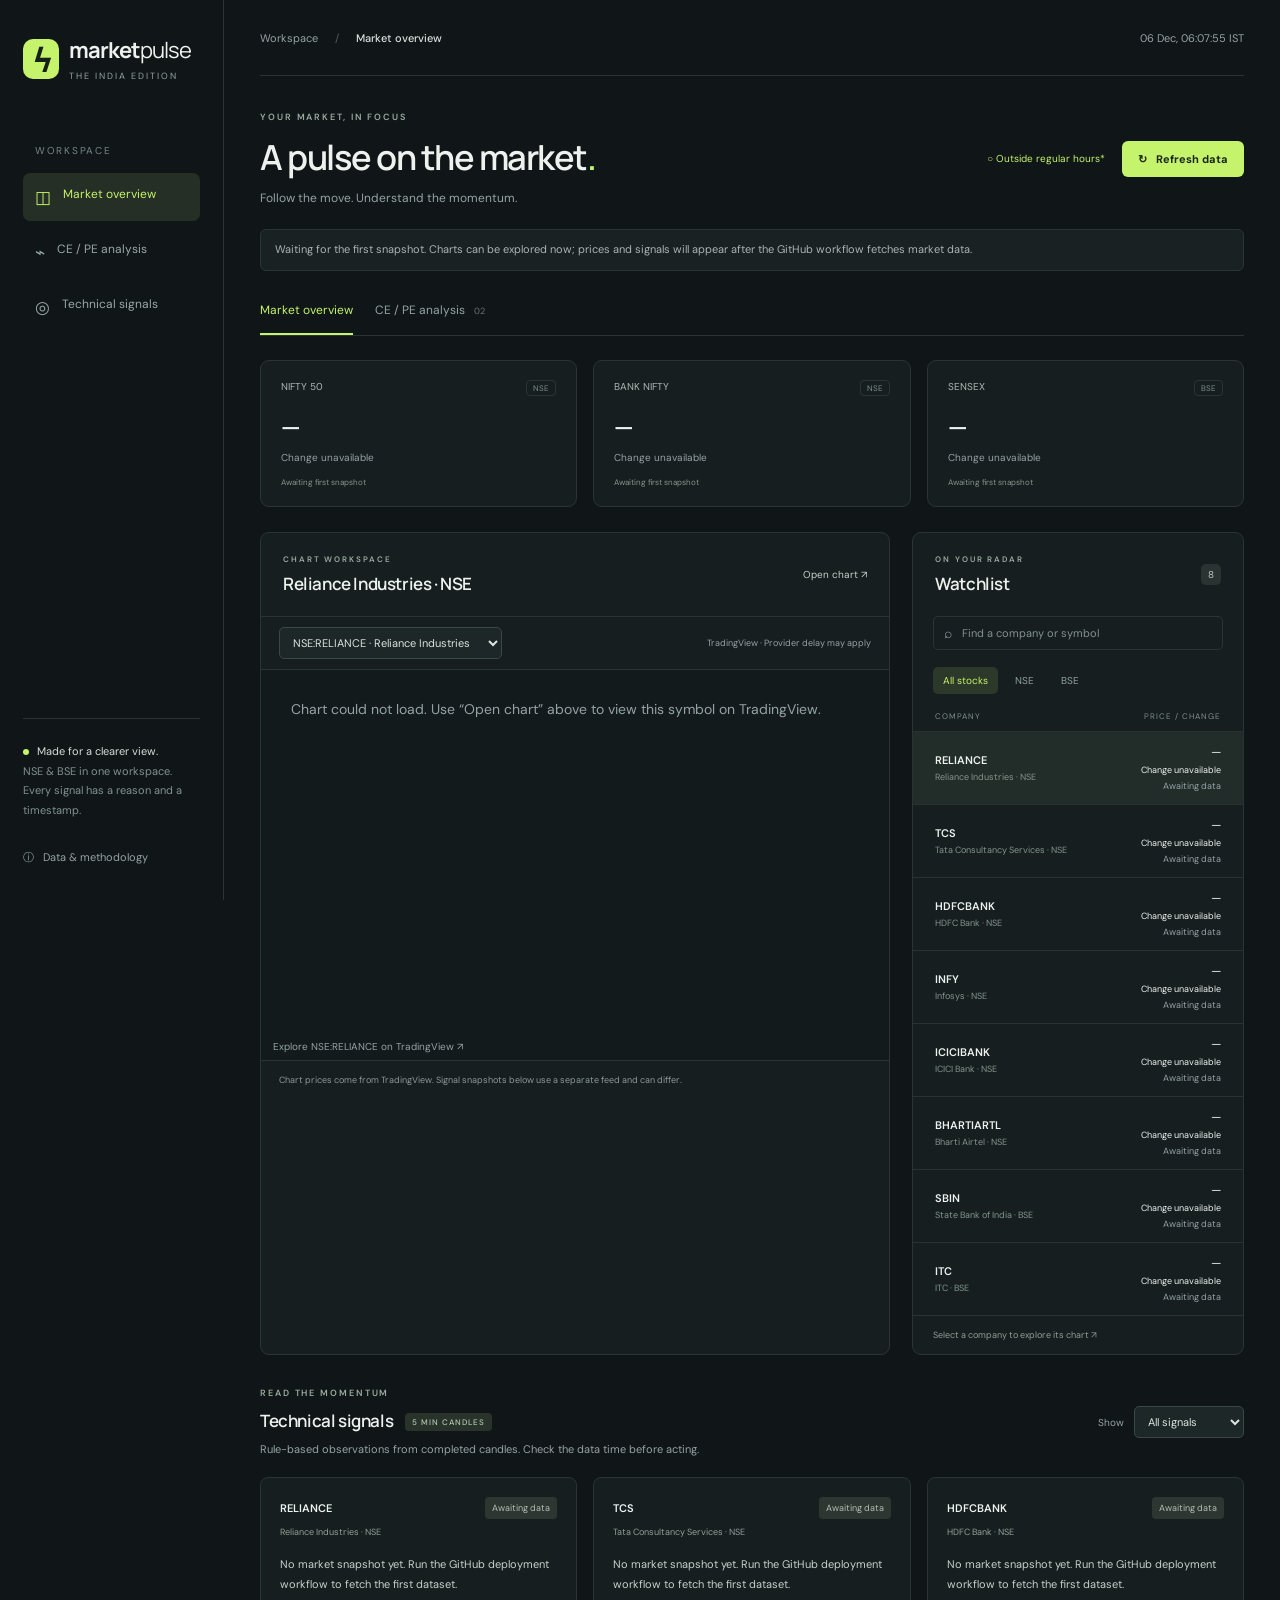
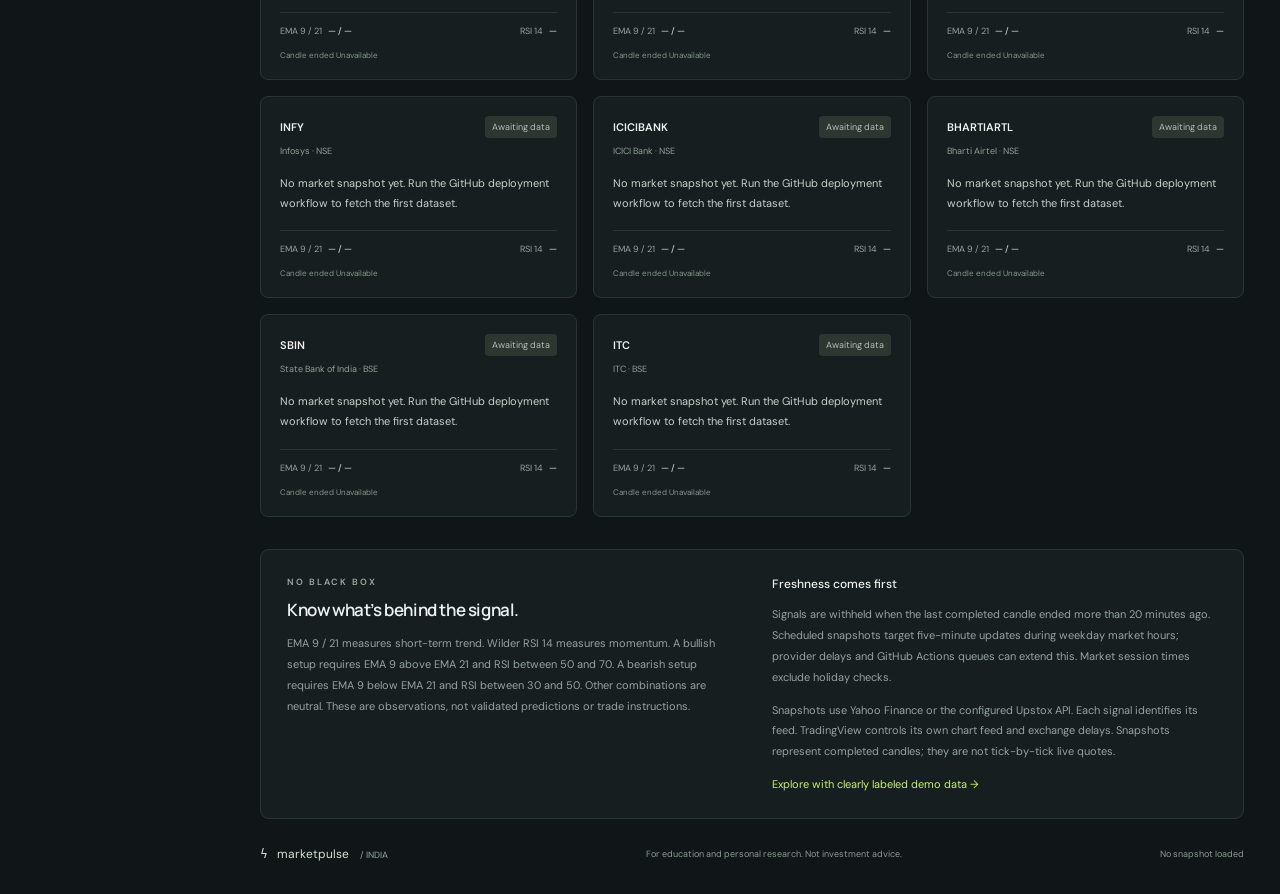
==== index.html @ 233171e7 "Add CE PE analysis tab with conditional entries targets and exit rules" ====
<!doctype html>
<html lang="en">
<head>
  <meta charset="utf-8"><meta name="viewport" content="width=device-width, initial-scale=1">
  <meta name="description" content="An Indian market workspace with NSE and BSE charts, timestamped technical indicators, and an exchange watchlist.">
  <meta name="theme-color" content="#101617"><title>Market Pulse · India</title>
  <link rel="icon" href="favicon.svg" type="image/svg+xml"><link rel="stylesheet" href="styles.css">
</head>
<body>
  <aside class="sidebar">
    <a class="brand" href="./"><span class="brand-icon">ϟ</span><span>market<span class="brand-light">pulse</span><small>THE INDIA EDITION</small></span></a>
    <div class="nav-label">WORKSPACE</div><a class="nav active" href="#overview" id="nav-overview"><span>◫</span> Market overview</a><a class="nav" href="#options" id="nav-options"><span>⌁</span> CE / PE analysis</a><a class="nav" href="#signals" id="nav-signals"><span>◎</span> Technical signals</a>
    <div class="sidebar-note"><span class="tiny-dot"></span> Made for a clearer view.<p>NSE & BSE in one workspace. Every signal has a reason and a timestamp.</p></div>
    <a class="method-link" href="#methodology">ⓘ &nbsp; Data & methodology</a>
  </aside>
  <main id="overview">
    <header class="topbar"><span>Workspace <span class="slash">/</span> <strong id="view-label">Market overview</strong></span><span id="clock"></span></header>
    <section class="page-heading"><div><div class="eyebrow">YOUR MARKET, IN FOCUS</div><h1>A pulse on the market<span>.</span></h1><p>Follow the move. Understand the momentum.</p></div><div class="heading-actions"><span class="market-session" id="session">India market</span><button id="refresh" class="button">↻ &nbsp; Refresh data</button></div></section>
    <div class="data-notice" id="data-notice" role="status">Loading market snapshots…</div>
    <div class="page-tabs" role="tablist" aria-label="Workspace views"><button id="tab-overview" role="tab" aria-controls="overview-panel" aria-selected="true">Market overview</button><button id="tab-options" role="tab" aria-controls="options-panel" aria-selected="false" tabindex="-1">CE / PE analysis <span>02</span></button></div>
    <div id="overview-panel" role="tabpanel" aria-labelledby="tab-overview">
    <div class="indices" id="indices"></div>
    <div class="workspace">
      <section class="panel chart-panel" id="chart"><div class="panel-heading"><div><div class="eyebrow">CHART WORKSPACE</div><h2 id="chart-title">Reliance Industries <span>NSE</span></h2></div><a id="external-chart" target="_blank" rel="noopener noreferrer" href="https://www.tradingview.com/chart/?symbol=NSE%3ARELIANCE">Open chart ↗</a></div><div class="chart-toolbar"><label class="sr-only" for="symbol-select">Chart symbol</label><select id="symbol-select"></select><span>TradingView · Provider delay may apply</span></div><div id="tradingview" class="tradingview"><div class="chart-loading">Connecting to TradingView…</div></div><div class="chart-caption">Chart prices come from TradingView. Signal snapshots below use a separate feed and can differ.</div></section>
      <section class="panel watchlist-panel"><div class="panel-heading"><div><div class="eyebrow">ON YOUR RADAR</div><h2>Watchlist</h2></div><span class="count" id="watch-count">8</span></div><label class="search"><span>⌕</span><input id="search" type="search" placeholder="Find a company or symbol" aria-label="Search watchlist"></label><div class="exchange-tabs" role="group" aria-label="Filter by exchange"><button data-exchange="ALL" class="selected" aria-pressed="true">All stocks</button><button data-exchange="NSE" aria-pressed="false">NSE</button><button data-exchange="BSE" aria-pressed="false">BSE</button></div><div class="watch-columns"><span>COMPANY</span><span>PRICE / CHANGE</span></div><div id="watchlist"></div><div class="watch-footer">Select a company to explore its chart ↗</div></section>
    </div>
    <section id="signals"><div class="section-heading"><div><div class="eyebrow">READ THE MOMENTUM</div><h2>Technical signals <span class="badge">5 MIN CANDLES</span></h2><p>Rule-based observations from completed candles. Check the data time before acting.</p></div><label class="filter-label">Show <select id="signal-filter"><option value="all">All signals</option><option value="Bullish">Bullish setup</option><option value="Bearish">Bearish setup</option><option value="Neutral">Neutral</option></select></label></div><div class="signal-grid" id="signal-grid"></div></section>
    </div>
    <section id="options-panel" role="tabpanel" aria-labelledby="tab-options" hidden><div id="options"><div class="section-heading"><div><div class="eyebrow">DIRECTION · CONFIRMATION · INVALIDATION</div><h2>CE / PE market analysis</h2><p>Conditional index-option scenarios with explicit buy, target, and exit criteria.</p></div><span class="badge">RESEARCH SCENARIOS</span></div><div class="data-notice">CE = call; PE = put. Index levels and option premiums use different units. Premium scenarios require option-chain quotes. These rules are unvalidated; options can lose the entire premium.</div><div id="options-summary" class="options-summary"></div><div id="options-grid" class="options-grid"></div><div class="panel options-method"><h2>How to use the setup</h2><p>Buy consideration requires EMA/RSI alignment and a new completed five-minute candle beyond the displayed trigger. CE uses a break above the last 20 closes; PE uses a break below. The index stop is the opposite extreme of the last five closes. Index targets are 1R and 2R from that trigger; they are scenarios, not forecasts.</p><p>For a quoted option, the ask is a planning reference, with a 20% premium stop and 20% / 40% premium targets. Recalculate from your actual fill. Nearest future expiry and nearest-to-spot strike are selected from the contract master; expiry-day contracts, missing depth, zero volume, and spreads above 5% are excluded.</p><p>Exit on the stop, underlying invalidation, or a completed candle losing EMA/RSI alignment—whichever comes first. Consider a partial exit at T1 and the remainder at T2. Time exit: 30 minutes after entry or 15:15 IST, whichever comes first. New scenarios are withheld before 09:30 and from 14:45 IST. Snapshot updates cannot monitor or execute these exits; use your broker's live prices. Stops can slip; costs and volatility changes affect the outcome.</p></div></div></section>
    <section class="methodology panel" id="methodology"><div><div class="eyebrow">NO BLACK BOX</div><h2>Know what’s behind the signal.</h2><p>EMA 9 / 21 measures short-term trend. Wilder RSI 14 measures momentum. A bullish setup requires EMA 9 above EMA 21 and RSI between 50 and 70. A bearish setup requires EMA 9 below EMA 21 and RSI between 30 and 50. Other combinations are neutral. These are observations, not validated predictions or trade instructions.</p></div><div><h3>Freshness comes first</h3><p>Signals are withheld when the last completed candle ended more than 20 minutes ago. Scheduled snapshots target five-minute updates during weekday market hours; provider delays and GitHub Actions queues can extend this. Market session times exclude holiday checks.</p><p>Snapshots use Yahoo Finance or the configured Upstox API. Each signal identifies its feed. TradingView controls its own chart feed and exchange delays. Snapshots represent completed candles; they are not tick-by-tick live quotes.</p><button class="text-button" id="demo-toggle">Explore with clearly labeled demo data →</button></div></section>
    <footer><span>ϟ &nbsp; marketpulse <span class="muted">/ INDIA</span></span><span>For education and personal research. Not investment advice.</span><span id="updated">No snapshot loaded</span></footer>
  </main><script type="module" src="app.js"></script>
</body>
</html>
---- styles.css ----
@import url('https://fonts.googleapis.com/css2?family=DM+Sans:wght@400;500;600;700&family=Manrope:wght@400;500;600;700;800&display=swap');
:root{color-scheme:dark;--bg:#101617;--panel:#171e20;--border:#2b3435;--text:#eef2ee;--muted:#95a2a4;--lime:#c5f36b;--green:#91d8ae;--red:#f19c92}*{box-sizing:border-box}html{scroll-behavior:smooth;scroll-padding-top:30px}body{margin:0;background:var(--bg);color:var(--text);font:14px 'DM Sans',sans-serif}a{color:inherit;text-decoration:none}button,input,select{font:inherit}button,select{cursor:pointer}button,a,input,select{outline-offset:5px}button:focus-visible,a:focus-visible,input:focus-visible,select:focus-visible{outline:2px solid var(--lime)}.sidebar{position:fixed;width:224px;inset:0 auto 0 0;border-right:1px solid var(--border);padding:35px 23px;display:flex;flex-direction:column}.brand{display:flex;gap:10px;align-items:center;font:700 22px Manrope,sans-serif;letter-spacing:-1px}.brand-icon{display:grid;place-items:center;background:var(--lime);color:#152118;border-radius:10px;font-size:31px;width:36px;height:40px}.brand-light{font-weight:400}.brand small{display:block;font:9px 'DM Sans',sans-serif;letter-spacing:2px;margin-top:5px;color:var(--muted)}.nav-label{font-size:10px;color:#778486;letter-spacing:1.7px;margin:62px 12px 16px}.nav{padding:13px 12px;display:flex;gap:12px;margin-bottom:7px;color:#9aa7a7;font-size:12px;border-radius:7px}.nav span{font-size:17px}.nav.active{background:#252f25;color:var(--lime)}.sidebar-note{margin-top:auto;border-top:1px solid var(--border);padding-top:23px;font-size:11px;color:#d3ddd7;line-height:1.8}.sidebar-note p{color:#829191;margin-bottom:29px}.tiny-dot{display:inline-block;background:var(--lime);width:6px;height:6px;border-radius:100%;margin-right:5px}.method-link{color:var(--muted);font-size:11px}main{margin-left:224px;padding:0 36px;max-width:1900px}.topbar{height:76px;display:flex;justify-content:space-between;align-items:center;border-bottom:1px solid var(--border);font-size:11px;color:var(--muted)}.topbar strong{font-weight:500;color:#d9dfdc}.slash{margin:0 14px;color:#52605d}.page-heading{display:flex;justify-content:space-between;align-items:center;margin:35px 0 23px;gap:20px}.eyebrow{font-size:9px;font-weight:600;letter-spacing:1.9px;color:#9aaa9f;margin-bottom:10px}h1,h2,h3,p{margin:0}h1{font:600 clamp(25px,2.7vw,39px) Manrope,sans-serif;letter-spacing:-1.5px}h1 span{color:var(--lime)}.page-heading p{color:var(--muted);font-size:12px;margin-top:10px}.heading-actions{display:flex;align-items:center;gap:17px}.market-session{font-size:10px;color:var(--lime);white-space:nowrap}.button{background:#c5f36b;color:#192519;padding:11px 16px;border:0;border-radius:6px;font-size:11px;font-weight:700;white-space:nowrap}.button:disabled{opacity:.5;cursor:wait}.data-notice{color:#a9b5b2;border:1px solid var(--border);background:#192122;padding:11px 14px;border-radius:6px;font-size:11px;line-height:1.6;margin-bottom:20px}.data-notice.demo{border-color:#c1a356;color:#f2dca6}.indices{display:grid;grid-template-columns:repeat(3,1fr);gap:16px;margin-bottom:25px}.index-card{border:1px solid var(--border);border-radius:9px;padding:19px 20px;background:var(--panel);position:relative;overflow:hidden}.index-top{display:flex;justify-content:space-between;color:#acb8b3;font-size:10px}.index-top span:last-child{font-size:8px;color:#7d8f89;border:1px solid var(--border);padding:2px 6px;border-radius:4px}.index-price{font:600 25px Manrope,sans-serif;letter-spacing:-.7px;margin-top:13px}.index-change{font-size:10px;margin-top:7px;color:var(--muted)}.positive{color:var(--green)}.negative{color:var(--red)}.index-card svg{position:absolute;right:18px;bottom:22px;width:85px;height:33px;opacity:.7}.workspace{display:grid;grid-template-columns:minmax(0,1.9fr) minmax(285px,1fr);gap:22px}.panel{border:1px solid var(--border);border-radius:9px;background:var(--panel);overflow:hidden}.panel-heading{display:flex;align-items:center;justify-content:space-between;padding:21px 22px;gap:12px}.panel-heading .eyebrow{font-size:8px;margin-bottom:8px}h2{font:600 17px Manrope,sans-serif;letter-spacing:-.4px}.panel-heading h2 span{color:var(--muted);font-size:10px;font-weight:400;margin-left:7px}.panel-heading a{color:#c5d1c9;font-size:10px;white-space:nowrap}.chart-toolbar{border-block:1px solid var(--border);padding:10px 18px;display:flex;justify-content:space-between;align-items:center;gap:8px}.chart-toolbar span{font-size:9px;color:var(--muted)}select{border:1px solid #3b4746;background:#1d2728;color:#dbe4dc;padding:7px 9px;border-radius:5px;font-size:11px;max-width:100%}.tradingview{height:390px;position:relative;background:#131a1b}.tradingview-widget-container{height:100%;width:100%}.tradingview-widget-container__widget{height:calc(100% - 25px);width:100%}.tradingview-widget-copyright{padding:5px 12px;font-size:10px;color:var(--muted)}.chart-loading{position:absolute;inset:0;display:grid;place-items:center;color:var(--muted);font-size:12px}.chart-caption{font-size:9px;color:#8c9a97;padding:12px 18px;border-top:1px solid var(--border);line-height:1.6}.count{font-size:10px;padding:4px 7px;border-radius:5px;background:#2a3332;color:#bcc9c3}.search{display:flex;gap:8px;align-items:center;margin:0 20px;border:1px solid var(--border);border-radius:5px;padding:7px 10px;color:var(--muted)}.search input{width:100%;background:none;color:var(--text);border:0;font-size:11px;min-width:0}.search input::placeholder{color:#82928d}.exchange-tabs{margin:17px 20px;display:flex;gap:7px}.exchange-tabs button{font-size:10px;color:#8f9f99;border:0;background:transparent;padding:7px 10px;border-radius:5px}.exchange-tabs button.selected{background:#2c3829;color:var(--lime)}.watch-columns{display:flex;justify-content:space-between;padding:0 22px 10px;font-size:8px;letter-spacing:1px;color:#7d8f88}.stock-row{display:flex;justify-content:space-between;align-items:center;width:100%;background:transparent;border:0;border-top:1px solid #293232;color:var(--text);padding:12px 22px;text-align:left;gap:10px}.stock-row:hover,.stock-row.current{background:#222d29}.stock-name{font-size:11px;font-weight:600;display:block}.stock-sub{font-size:9px;color:#82958a;margin-top:4px;display:block}.stock-price{text-align:right;font-size:12px}.stock-price small{display:block;font-size:9px;margin-top:4px}.watch-footer{padding:13px 20px;color:#8f9e93;font-size:9px;border-top:1px solid var(--border)}#signals{margin:32px 0}.section-heading{display:flex;align-items:center;justify-content:space-between;gap:14px;margin-bottom:19px}.section-heading p{color:var(--muted);font-size:11px;margin-top:9px;line-height:1.6}.badge{font:500 8px 'DM Sans',sans-serif;letter-spacing:1px;background:#29332b;color:#b4c9ae;padding:4px 7px;border-radius:4px;margin-left:9px;vertical-align:middle}.filter-label{font-size:10px;color:var(--muted);white-space:nowrap}.filter-label select{margin-left:7px}.signal-grid{display:grid;grid-template-columns:repeat(3,1fr);gap:16px}.signal-card{border:1px solid var(--border);border-radius:8px;background:var(--panel);padding:19px}.signal-top{display:flex;justify-content:space-between;align-items:center;gap:8px}.signal-symbol{font-size:11px;font-weight:600}.pill{font-size:9px;padding:5px 7px;border-radius:4px;background:#2e3632;color:#b2c0b9}.pill.Bullish{background:#203d30;color:var(--green)}.pill.Bearish{background:#412c2a;color:var(--red)}.signal-name{font-size:9px;color:#90a095;margin-top:7px}.signal-rule{font-size:11px;line-height:1.8;color:#c7d0c9;margin:17px 0}.indicator-pair{display:flex;justify-content:space-between;border-top:1px solid var(--border);padding-top:12px;font-size:9px;color:var(--muted)}.indicator-pair strong{color:#c4d0c5;font-weight:500}.signal-time{font-size:8px;color:#84958a;margin-top:13px}.empty{color:#9faea3;font-size:12px;line-height:1.9;padding:26px;grid-column:1/-1;border:1px dashed #3b4840;border-radius:8px}.methodology{display:grid;grid-template-columns:1fr 1fr;gap:40px;padding:26px}.methodology p{font-size:11px;color:var(--muted);line-height:1.9;margin-top:12px}.methodology h3{font-size:12px;font-weight:500}.text-button{background:none;border:0;color:var(--lime);padding:0;font-size:11px;margin-top:15px;text-align:left}footer{display:flex;align-items:center;justify-content:space-between;gap:16px;flex-wrap:wrap;color:#8b9c91;font-size:9px;padding:27px 0 32px}footer>span:first-child{color:#d3dfd3;font-size:12px}.muted{font-size:9px;color:var(--muted);margin-left:8px}.sr-only{position:absolute;width:1px;height:1px;padding:0;margin:-1px;overflow:hidden;clip:rect(0,0,0,0);white-space:nowrap;border:0}@media(min-width:1600px){main{padding:0 50px}.tradingview{height:460px}}@media(max-width:1150px){.sidebar{width:190px;padding:30px 16px}main{margin-left:190px;padding:0 24px}.heading-actions{flex-direction:column;gap:10px;align-items:flex-end}.workspace{grid-template-columns:minmax(0,1.5fr) minmax(265px,1fr)}.signal-grid{grid-template-columns:repeat(2,1fr)}.chart-toolbar{align-items:flex-start;flex-direction:column}.index-price{font-size:22px}.index-card svg{display:none}.brand{font-size:19px}}@media(max-width:850px){.sidebar{position:static;width:auto;border-right:0;border-bottom:1px solid var(--border);padding:18px 22px;flex-direction:row;align-items:center;gap:20px}.sidebar .brand{margin-right:auto}.sidebar .nav-label,.sidebar-note,.method-link{display:none}.nav{margin:0;padding:8px;font-size:11px}.nav span{display:none}main{margin-left:0;padding:0 22px}.topbar{height:55px}.workspace{grid-template-columns:1fr}.watchlist-panel{max-height:500px;overflow:auto}.methodology{gap:24px}.page-heading{margin-top:27px}}@media(max-width:560px){.sidebar{gap:7px;padding:16px}.nav{font-size:9px;padding:6px}.sidebar .nav:nth-of-type(3){display:none}.brand{font-size:17px}.brand-icon{height:32px;width:29px;font-size:27px}.brand small{font-size:7px}main{padding:0 15px}.topbar{font-size:9px}.topbar .slash{margin:0 6px}#clock{font-size:8px}.page-heading{align-items:flex-start;gap:10px}h1{font-size:25px}.page-heading p{font-size:10px}.eyebrow{font-size:8px}.heading-actions{gap:8px}.button{font-size:9px;padding:9px}.market-session{font-size:8px}.indices{gap:8px}.index-card{padding:13px 10px}.index-top{font-size:8px}.index-top span:last-child{display:none}.index-price{font-size:17px}.index-change{font-size:8px}.panel-heading{padding:18px 15px}.panel-heading h2{font-size:14px}.panel-heading a{font-size:9px}.tradingview{height:365px}.section-heading{align-items:flex-start;flex-direction:column}.signal-grid,.methodology{grid-template-columns:1fr}.methodology{padding:21px;gap:25px}footer{font-size:8px}.badge{font-size:7px}}
[hidden]{display:none!important}.page-tabs{display:flex;gap:22px;border-bottom:1px solid var(--border);margin-bottom:24px}.page-tabs button{border:0;border-bottom:2px solid transparent;background:none;color:var(--muted);padding:11px 0 15px;font-size:12px}.page-tabs button[aria-selected=true]{border-bottom-color:var(--lime);color:var(--lime)}.page-tabs button span{font-size:9px;opacity:.65;margin-left:6px}.options-grid{display:grid;grid-template-columns:repeat(3,minmax(0,1fr));gap:18px;margin-bottom:24px}.options-summary{padding:0 0 18px;font-size:11px;line-height:1.8;color:var(--lime)}.option-card{padding:22px;min-width:0}.option-caption{font-size:8px;letter-spacing:1px;color:var(--muted);line-height:1.8}.option-levels{display:grid;grid-template-columns:1fr 1fr;gap:16px 12px;padding:16px 0;border-block:1px solid var(--border);margin:12px 0}.option-levels dt{font-size:9px;color:var(--muted);margin-bottom:6px}.option-levels dd{font:600 18px Manrope,sans-serif;margin:0}.entry-rule,.premium-block p,.exit-rule{font-size:11px;line-height:1.9;color:#b3c0b6}.entry-rule{margin:17px 0}.premium-block{border:1px solid #34433a;padding:15px;border-radius:6px;background:#1c2821}.premium-block h3{font-size:12px;color:var(--lime);margin-bottom:10px}.premium-block p+p{margin-top:10px}.exit-rule{margin-top:18px}.exit-rule ul{padding-left:17px}.exit-rule p{font-size:9px;color:var(--muted)}.options-method{padding:24px;margin-bottom:28px}.options-method p{font-size:11px;color:var(--muted);line-height:1.9;margin-top:13px}@media(max-width:1200px){.options-grid{grid-template-columns:1fr}}@media(max-width:560px){.sidebar .nav:nth-of-type(3){display:block}.sidebar .nav:nth-of-type(4){display:none}.option-card{padding:18px}.page-tabs{gap:20px}.page-tabs button{font-size:11px}.options-method{padding:19px}}
.options-grid{align-items:start}
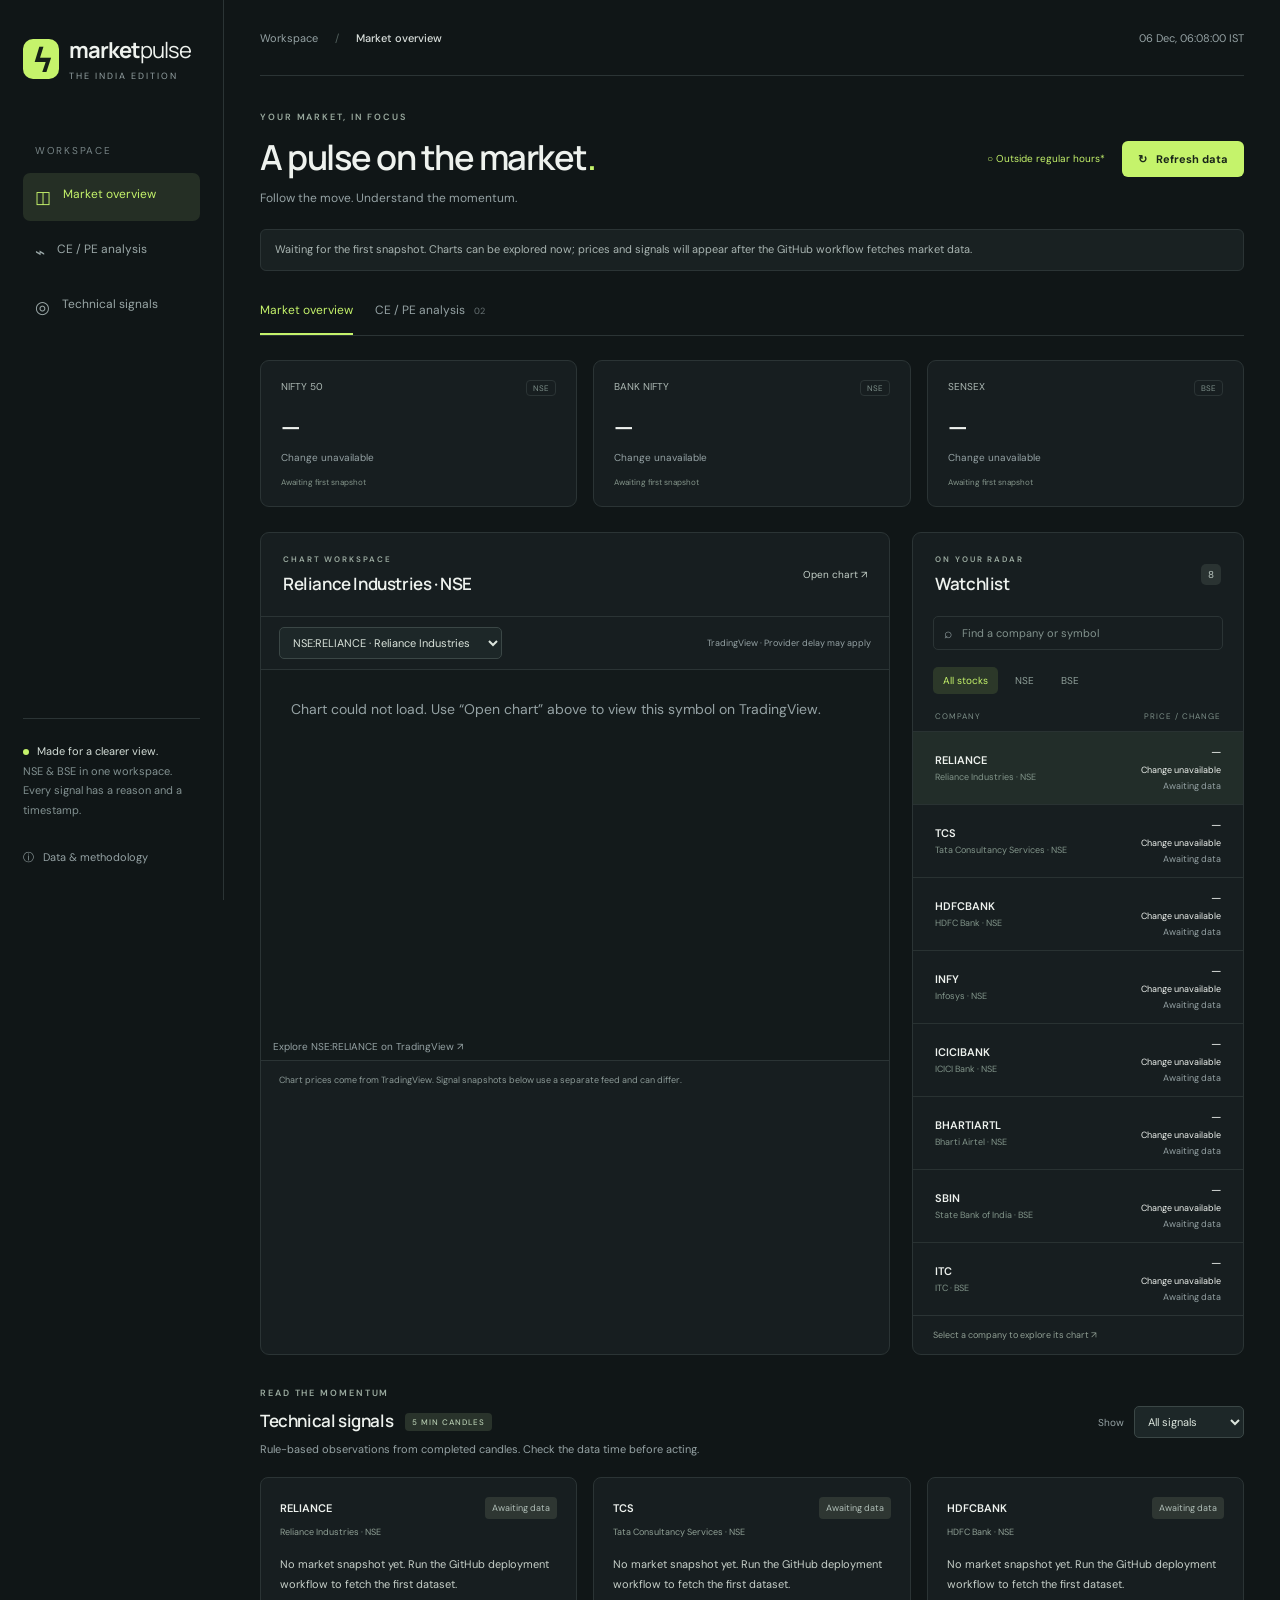
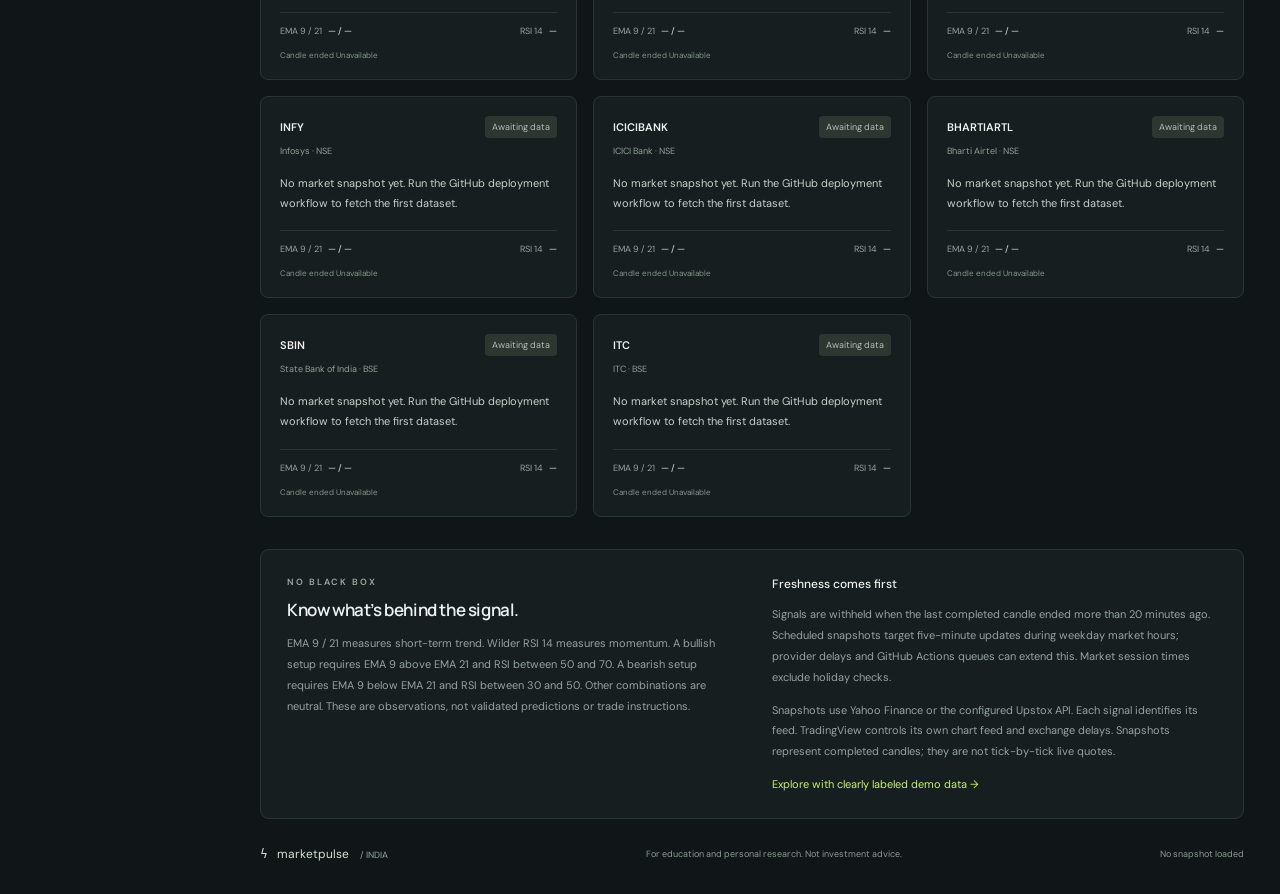
==== commit b50a156a: "Evaluate full strategy catalog with category confluence and ATR based option risk" ====
--- a/index.html
+++ b/index.html
@@ -26,7 +26,7 @@
     </div>
     <section id="signals"><div class="section-heading"><div><div class="eyebrow">READ THE MOMENTUM</div><h2>Technical signals <span class="badge">5 MIN CANDLES</span></h2><p>Rule-based observations from completed candles. Check the data time before acting.</p></div><label class="filter-label">Show <select id="signal-filter"><option value="all">All signals</option><option value="Bullish">Bullish setup</option><option value="Bearish">Bearish setup</option><option value="Neutral">Neutral</option></select></label></div><div class="signal-grid" id="signal-grid"></div></section>
     </div>
-    <section id="options-panel" role="tabpanel" aria-labelledby="tab-options" hidden><div id="options"><div class="section-heading"><div><div class="eyebrow">DIRECTION · CONFIRMATION · INVALIDATION</div><h2>CE / PE market analysis</h2><p>Conditional index-option scenarios with explicit buy, target, and exit criteria.</p></div><span class="badge">RESEARCH SCENARIOS</span></div><div class="data-notice">CE = call; PE = put. Index levels and option premiums use different units. Premium scenarios require option-chain quotes. These rules are unvalidated; options can lose the entire premium.</div><div id="options-summary" class="options-summary"></div><div id="options-grid" class="options-grid"></div><div class="panel options-method"><h2>How to use the setup</h2><p>Buy consideration requires EMA/RSI alignment and a new completed five-minute candle beyond the displayed trigger. CE uses a break above the last 20 closes; PE uses a break below. The index stop is the opposite extreme of the last five closes. Index targets are 1R and 2R from that trigger; they are scenarios, not forecasts.</p><p>For a quoted option, the ask is a planning reference, with a 20% premium stop and 20% / 40% premium targets. Recalculate from your actual fill. Nearest future expiry and nearest-to-spot strike are selected from the contract master; expiry-day contracts, missing depth, zero volume, and spreads above 5% are excluded.</p><p>Exit on the stop, underlying invalidation, or a completed candle losing EMA/RSI alignment—whichever comes first. Consider a partial exit at T1 and the remainder at T2. Time exit: 30 minutes after entry or 15:15 IST, whichever comes first. New scenarios are withheld before 09:30 and from 14:45 IST. Snapshot updates cannot monitor or execute these exits; use your broker's live prices. Stops can slip; costs and volatility changes affect the outcome.</p></div></div></section>
+    <section id="options-panel" role="tabpanel" aria-labelledby="tab-options" hidden><div id="options"><div class="section-heading"><div><div class="eyebrow">DIRECTION · CONFIRMATION · INVALIDATION</div><h2>CE / PE market analysis</h2><p>Strategy-based CE / PE recommendations with visible agreement, conflicts, and risk levels.</p></div><span class="badge">STRATEGY CONFLUENCE</span></div><div class="data-notice">CE = call; PE = put. Index levels and option premiums use different units. Premium scenarios require option-chain quotes. These rules are unvalidated; options can lose the entire premium.</div><div id="options-summary" class="options-summary"></div><div id="options-grid" class="options-grid"></div><div class="panel options-method"><h2>How recommendations are built</h2><p>The catalog evaluates market structure, price action, candlestick patterns, trend, momentum, volume, intraday, volatility, liquidity concepts, and options context. Expand each category to inspect its exact rule, values, and result. Confirmed pivots use two bars on each side; liquidity labels are price-pattern heuristics, not evidence of institutional orders.</p><p>Each directional category receives equal weight. A recommendation needs at least five available categories, at least four in one direction, at least 60% category agreement, and a lead of three categories over the opposite direction. Missing inputs are excluded and conflicting signals can produce NO TRADE. Agreement is not a probability of profit. Options Greeks and positioning are descriptive risk context, not directional votes.</p><p>Buy consideration requires a new completed five-minute close beyond the displayed 20-bar high/low trigger while confluence persists. The underlying stop uses the tighter of the last five closes and 1.5 ATR14. Targets are 1R and 2R. Premium stops use actual option-candle ATR14 and the five-bar swing low; no premium history means no premium targets. Recalculate using your broker's actual fill.</p><p>Exit on the stop, underlying invalidation, or confluence loss. Consider partial T1 and remainder T2. Time exit: 30 minutes from entry or 15:15 IST. New entries are withheld outside 09:30–14:45 IST, when underlying candles are over ten minutes old, or when option quotes fail freshness, spread, or depth checks.</p><p>This GitHub-hosted version publishes scheduled five-minute snapshots, not a continuous tick stream. Exits require live broker monitoring. No fills are tracked or orders placed. These strategy rules have not been backtested; options can lose the full premium.</p></div></div></section>
     <section class="methodology panel" id="methodology"><div><div class="eyebrow">NO BLACK BOX</div><h2>Know what’s behind the signal.</h2><p>EMA 9 / 21 measures short-term trend. Wilder RSI 14 measures momentum. A bullish setup requires EMA 9 above EMA 21 and RSI between 50 and 70. A bearish setup requires EMA 9 below EMA 21 and RSI between 30 and 50. Other combinations are neutral. These are observations, not validated predictions or trade instructions.</p></div><div><h3>Freshness comes first</h3><p>Signals are withheld when the last completed candle ended more than 20 minutes ago. Scheduled snapshots target five-minute updates during weekday market hours; provider delays and GitHub Actions queues can extend this. Market session times exclude holiday checks.</p><p>Snapshots use Yahoo Finance or the configured Upstox API. Each signal identifies its feed. TradingView controls its own chart feed and exchange delays. Snapshots represent completed candles; they are not tick-by-tick live quotes.</p><button class="text-button" id="demo-toggle">Explore with clearly labeled demo data →</button></div></section>
     <footer><span>ϟ &nbsp; marketpulse <span class="muted">/ INDIA</span></span><span>For education and personal research. Not investment advice.</span><span id="updated">No snapshot loaded</span></footer>
   </main><script type="module" src="app.js"></script>
--- a/styles.css
+++ b/styles.css
@@ -2,3 +2,4 @@
 :root{color-scheme:dark;--bg:#101617;--panel:#171e20;--border:#2b3435;--text:#eef2ee;--muted:#95a2a4;--lime:#c5f36b;--green:#91d8ae;--red:#f19c92}*{box-sizing:border-box}html{scroll-behavior:smooth;scroll-padding-top:30px}body{margin:0;background:var(--bg);color:var(--text);font:14px 'DM Sans',sans-serif}a{color:inherit;text-decoration:none}button,input,select{font:inherit}button,select{cursor:pointer}button,a,input,select{outline-offset:5px}button:focus-visible,a:focus-visible,input:focus-visible,select:focus-visible{outline:2px solid var(--lime)}.sidebar{position:fixed;width:224px;inset:0 auto 0 0;border-right:1px solid var(--border);padding:35px 23px;display:flex;flex-direction:column}.brand{display:flex;gap:10px;align-items:center;font:700 22px Manrope,sans-serif;letter-spacing:-1px}.brand-icon{display:grid;place-items:center;background:var(--lime);color:#152118;border-radius:10px;font-size:31px;width:36px;height:40px}.brand-light{font-weight:400}.brand small{display:block;font:9px 'DM Sans',sans-serif;letter-spacing:2px;margin-top:5px;color:var(--muted)}.nav-label{font-size:10px;color:#778486;letter-spacing:1.7px;margin:62px 12px 16px}.nav{padding:13px 12px;display:flex;gap:12px;margin-bottom:7px;color:#9aa7a7;font-size:12px;border-radius:7px}.nav span{font-size:17px}.nav.active{background:#252f25;color:var(--lime)}.sidebar-note{margin-top:auto;border-top:1px solid var(--border);padding-top:23px;font-size:11px;color:#d3ddd7;line-height:1.8}.sidebar-note p{color:#829191;margin-bottom:29px}.tiny-dot{display:inline-block;background:var(--lime);width:6px;height:6px;border-radius:100%;margin-right:5px}.method-link{color:var(--muted);font-size:11px}main{margin-left:224px;padding:0 36px;max-width:1900px}.topbar{height:76px;display:flex;justify-content:space-between;align-items:center;border-bottom:1px solid var(--border);font-size:11px;color:var(--muted)}.topbar strong{font-weight:500;color:#d9dfdc}.slash{margin:0 14px;color:#52605d}.page-heading{display:flex;justify-content:space-between;align-items:center;margin:35px 0 23px;gap:20px}.eyebrow{font-size:9px;font-weight:600;letter-spacing:1.9px;color:#9aaa9f;margin-bottom:10px}h1,h2,h3,p{margin:0}h1{font:600 clamp(25px,2.7vw,39px) Manrope,sans-serif;letter-spacing:-1.5px}h1 span{color:var(--lime)}.page-heading p{color:var(--muted);font-size:12px;margin-top:10px}.heading-actions{display:flex;align-items:center;gap:17px}.market-session{font-size:10px;color:var(--lime);white-space:nowrap}.button{background:#c5f36b;color:#192519;padding:11px 16px;border:0;border-radius:6px;font-size:11px;font-weight:700;white-space:nowrap}.button:disabled{opacity:.5;cursor:wait}.data-notice{color:#a9b5b2;border:1px solid var(--border);background:#192122;padding:11px 14px;border-radius:6px;font-size:11px;line-height:1.6;margin-bottom:20px}.data-notice.demo{border-color:#c1a356;color:#f2dca6}.indices{display:grid;grid-template-columns:repeat(3,1fr);gap:16px;margin-bottom:25px}.index-card{border:1px solid var(--border);border-radius:9px;padding:19px 20px;background:var(--panel);position:relative;overflow:hidden}.index-top{display:flex;justify-content:space-between;color:#acb8b3;font-size:10px}.index-top span:last-child{font-size:8px;color:#7d8f89;border:1px solid var(--border);padding:2px 6px;border-radius:4px}.index-price{font:600 25px Manrope,sans-serif;letter-spacing:-.7px;margin-top:13px}.index-change{font-size:10px;margin-top:7px;color:var(--muted)}.positive{color:var(--green)}.negative{color:var(--red)}.index-card svg{position:absolute;right:18px;bottom:22px;width:85px;height:33px;opacity:.7}.workspace{display:grid;grid-template-columns:minmax(0,1.9fr) minmax(285px,1fr);gap:22px}.panel{border:1px solid var(--border);border-radius:9px;background:var(--panel);overflow:hidden}.panel-heading{display:flex;align-items:center;justify-content:space-between;padding:21px 22px;gap:12px}.panel-heading .eyebrow{font-size:8px;margin-bottom:8px}h2{font:600 17px Manrope,sans-serif;letter-spacing:-.4px}.panel-heading h2 span{color:var(--muted);font-size:10px;font-weight:400;margin-left:7px}.panel-heading a{color:#c5d1c9;font-size:10px;white-space:nowrap}.chart-toolbar{border-block:1px solid var(--border);padding:10px 18px;display:flex;justify-content:space-between;align-items:center;gap:8px}.chart-toolbar span{font-size:9px;color:var(--muted)}select{border:1px solid #3b4746;background:#1d2728;color:#dbe4dc;padding:7px 9px;border-radius:5px;font-size:11px;max-width:100%}.tradingview{height:390px;position:relative;background:#131a1b}.tradingview-widget-container{height:100%;width:100%}.tradingview-widget-container__widget{height:calc(100% - 25px);width:100%}.tradingview-widget-copyright{padding:5px 12px;font-size:10px;color:var(--muted)}.chart-loading{position:absolute;inset:0;display:grid;place-items:center;color:var(--muted);font-size:12px}.chart-caption{font-size:9px;color:#8c9a97;padding:12px 18px;border-top:1px solid var(--border);line-height:1.6}.count{font-size:10px;padding:4px 7px;border-radius:5px;background:#2a3332;color:#bcc9c3}.search{display:flex;gap:8px;align-items:center;margin:0 20px;border:1px solid var(--border);border-radius:5px;padding:7px 10px;color:var(--muted)}.search input{width:100%;background:none;color:var(--text);border:0;font-size:11px;min-width:0}.search input::placeholder{color:#82928d}.exchange-tabs{margin:17px 20px;display:flex;gap:7px}.exchange-tabs button{font-size:10px;color:#8f9f99;border:0;background:transparent;padding:7px 10px;border-radius:5px}.exchange-tabs button.selected{background:#2c3829;color:var(--lime)}.watch-columns{display:flex;justify-content:space-between;padding:0 22px 10px;font-size:8px;letter-spacing:1px;color:#7d8f88}.stock-row{display:flex;justify-content:space-between;align-items:center;width:100%;background:transparent;border:0;border-top:1px solid #293232;color:var(--text);padding:12px 22px;text-align:left;gap:10px}.stock-row:hover,.stock-row.current{background:#222d29}.stock-name{font-size:11px;font-weight:600;display:block}.stock-sub{font-size:9px;color:#82958a;margin-top:4px;display:block}.stock-price{text-align:right;font-size:12px}.stock-price small{display:block;font-size:9px;margin-top:4px}.watch-footer{padding:13px 20px;color:#8f9e93;font-size:9px;border-top:1px solid var(--border)}#signals{margin:32px 0}.section-heading{display:flex;align-items:center;justify-content:space-between;gap:14px;margin-bottom:19px}.section-heading p{color:var(--muted);font-size:11px;margin-top:9px;line-height:1.6}.badge{font:500 8px 'DM Sans',sans-serif;letter-spacing:1px;background:#29332b;color:#b4c9ae;padding:4px 7px;border-radius:4px;margin-left:9px;vertical-align:middle}.filter-label{font-size:10px;color:var(--muted);white-space:nowrap}.filter-label select{margin-left:7px}.signal-grid{display:grid;grid-template-columns:repeat(3,1fr);gap:16px}.signal-card{border:1px solid var(--border);border-radius:8px;background:var(--panel);padding:19px}.signal-top{display:flex;justify-content:space-between;align-items:center;gap:8px}.signal-symbol{font-size:11px;font-weight:600}.pill{font-size:9px;padding:5px 7px;border-radius:4px;background:#2e3632;color:#b2c0b9}.pill.Bullish{background:#203d30;color:var(--green)}.pill.Bearish{background:#412c2a;color:var(--red)}.signal-name{font-size:9px;color:#90a095;margin-top:7px}.signal-rule{font-size:11px;line-height:1.8;color:#c7d0c9;margin:17px 0}.indicator-pair{display:flex;justify-content:space-between;border-top:1px solid var(--border);padding-top:12px;font-size:9px;color:var(--muted)}.indicator-pair strong{color:#c4d0c5;font-weight:500}.signal-time{font-size:8px;color:#84958a;margin-top:13px}.empty{color:#9faea3;font-size:12px;line-height:1.9;padding:26px;grid-column:1/-1;border:1px dashed #3b4840;border-radius:8px}.methodology{display:grid;grid-template-columns:1fr 1fr;gap:40px;padding:26px}.methodology p{font-size:11px;color:var(--muted);line-height:1.9;margin-top:12px}.methodology h3{font-size:12px;font-weight:500}.text-button{background:none;border:0;color:var(--lime);padding:0;font-size:11px;margin-top:15px;text-align:left}footer{display:flex;align-items:center;justify-content:space-between;gap:16px;flex-wrap:wrap;color:#8b9c91;font-size:9px;padding:27px 0 32px}footer>span:first-child{color:#d3dfd3;font-size:12px}.muted{font-size:9px;color:var(--muted);margin-left:8px}.sr-only{position:absolute;width:1px;height:1px;padding:0;margin:-1px;overflow:hidden;clip:rect(0,0,0,0);white-space:nowrap;border:0}@media(min-width:1600px){main{padding:0 50px}.tradingview{height:460px}}@media(max-width:1150px){.sidebar{width:190px;padding:30px 16px}main{margin-left:190px;padding:0 24px}.heading-actions{flex-direction:column;gap:10px;align-items:flex-end}.workspace{grid-template-columns:minmax(0,1.5fr) minmax(265px,1fr)}.signal-grid{grid-template-columns:repeat(2,1fr)}.chart-toolbar{align-items:flex-start;flex-direction:column}.index-price{font-size:22px}.index-card svg{display:none}.brand{font-size:19px}}@media(max-width:850px){.sidebar{position:static;width:auto;border-right:0;border-bottom:1px solid var(--border);padding:18px 22px;flex-direction:row;align-items:center;gap:20px}.sidebar .brand{margin-right:auto}.sidebar .nav-label,.sidebar-note,.method-link{display:none}.nav{margin:0;padding:8px;font-size:11px}.nav span{display:none}main{margin-left:0;padding:0 22px}.topbar{height:55px}.workspace{grid-template-columns:1fr}.watchlist-panel{max-height:500px;overflow:auto}.methodology{gap:24px}.page-heading{margin-top:27px}}@media(max-width:560px){.sidebar{gap:7px;padding:16px}.nav{font-size:9px;padding:6px}.sidebar .nav:nth-of-type(3){display:none}.brand{font-size:17px}.brand-icon{height:32px;width:29px;font-size:27px}.brand small{font-size:7px}main{padding:0 15px}.topbar{font-size:9px}.topbar .slash{margin:0 6px}#clock{font-size:8px}.page-heading{align-items:flex-start;gap:10px}h1{font-size:25px}.page-heading p{font-size:10px}.eyebrow{font-size:8px}.heading-actions{gap:8px}.button{font-size:9px;padding:9px}.market-session{font-size:8px}.indices{gap:8px}.index-card{padding:13px 10px}.index-top{font-size:8px}.index-top span:last-child{display:none}.index-price{font-size:17px}.index-change{font-size:8px}.panel-heading{padding:18px 15px}.panel-heading h2{font-size:14px}.panel-heading a{font-size:9px}.tradingview{height:365px}.section-heading{align-items:flex-start;flex-direction:column}.signal-grid,.methodology{grid-template-columns:1fr}.methodology{padding:21px;gap:25px}footer{font-size:8px}.badge{font-size:7px}}
 [hidden]{display:none!important}.page-tabs{display:flex;gap:22px;border-bottom:1px solid var(--border);margin-bottom:24px}.page-tabs button{border:0;border-bottom:2px solid transparent;background:none;color:var(--muted);padding:11px 0 15px;font-size:12px}.page-tabs button[aria-selected=true]{border-bottom-color:var(--lime);color:var(--lime)}.page-tabs button span{font-size:9px;opacity:.65;margin-left:6px}.options-grid{display:grid;grid-template-columns:repeat(3,minmax(0,1fr));gap:18px;margin-bottom:24px}.options-summary{padding:0 0 18px;font-size:11px;line-height:1.8;color:var(--lime)}.option-card{padding:22px;min-width:0}.option-caption{font-size:8px;letter-spacing:1px;color:var(--muted);line-height:1.8}.option-levels{display:grid;grid-template-columns:1fr 1fr;gap:16px 12px;padding:16px 0;border-block:1px solid var(--border);margin:12px 0}.option-levels dt{font-size:9px;color:var(--muted);margin-bottom:6px}.option-levels dd{font:600 18px Manrope,sans-serif;margin:0}.entry-rule,.premium-block p,.exit-rule{font-size:11px;line-height:1.9;color:#b3c0b6}.entry-rule{margin:17px 0}.premium-block{border:1px solid #34433a;padding:15px;border-radius:6px;background:#1c2821}.premium-block h3{font-size:12px;color:var(--lime);margin-bottom:10px}.premium-block p+p{margin-top:10px}.exit-rule{margin-top:18px}.exit-rule ul{padding-left:17px}.exit-rule p{font-size:9px;color:var(--muted)}.options-method{padding:24px;margin-bottom:28px}.options-method p{font-size:11px;color:var(--muted);line-height:1.9;margin-top:13px}@media(max-width:1200px){.options-grid{grid-template-columns:1fr}}@media(max-width:560px){.sidebar .nav:nth-of-type(3){display:block}.sidebar .nav:nth-of-type(4){display:none}.option-card{padding:18px}.page-tabs{gap:20px}.page-tabs button{font-size:11px}.options-method{padding:19px}}
 .options-grid{align-items:start}
+.strategy-catalog{margin:16px 0 22px}.strategy-catalog details{border-bottom:1px solid var(--border);padding:11px 0}.strategy-catalog summary{cursor:pointer;font-size:11px;color:#d0decc}.strategy-catalog summary>span{float:right;font-size:9px;color:var(--muted)}.strategy-row{padding:12px 0;border-top:1px solid #27332c;margin-top:10px}.strategy-row>div{display:flex;justify-content:space-between;gap:8px;font-size:10px}.strategy-row p,.strategy-note{font-size:10px;color:var(--muted);line-height:1.8;margin-top:7px}.strategy-values{color:#b5cba4!important;overflow-wrap:anywhere}.confluence-score{background:#223020;padding:13px;border:1px solid #40543a;border-radius:5px}.confluence-score strong,.confluence-score span,.confluence-score small{display:block}.confluence-score strong{font-size:12px;color:var(--lime)}.confluence-score span{font-size:10px;margin-top:7px}.confluence-score small{font-size:9px;color:var(--muted);line-height:1.8;margin-top:7px}
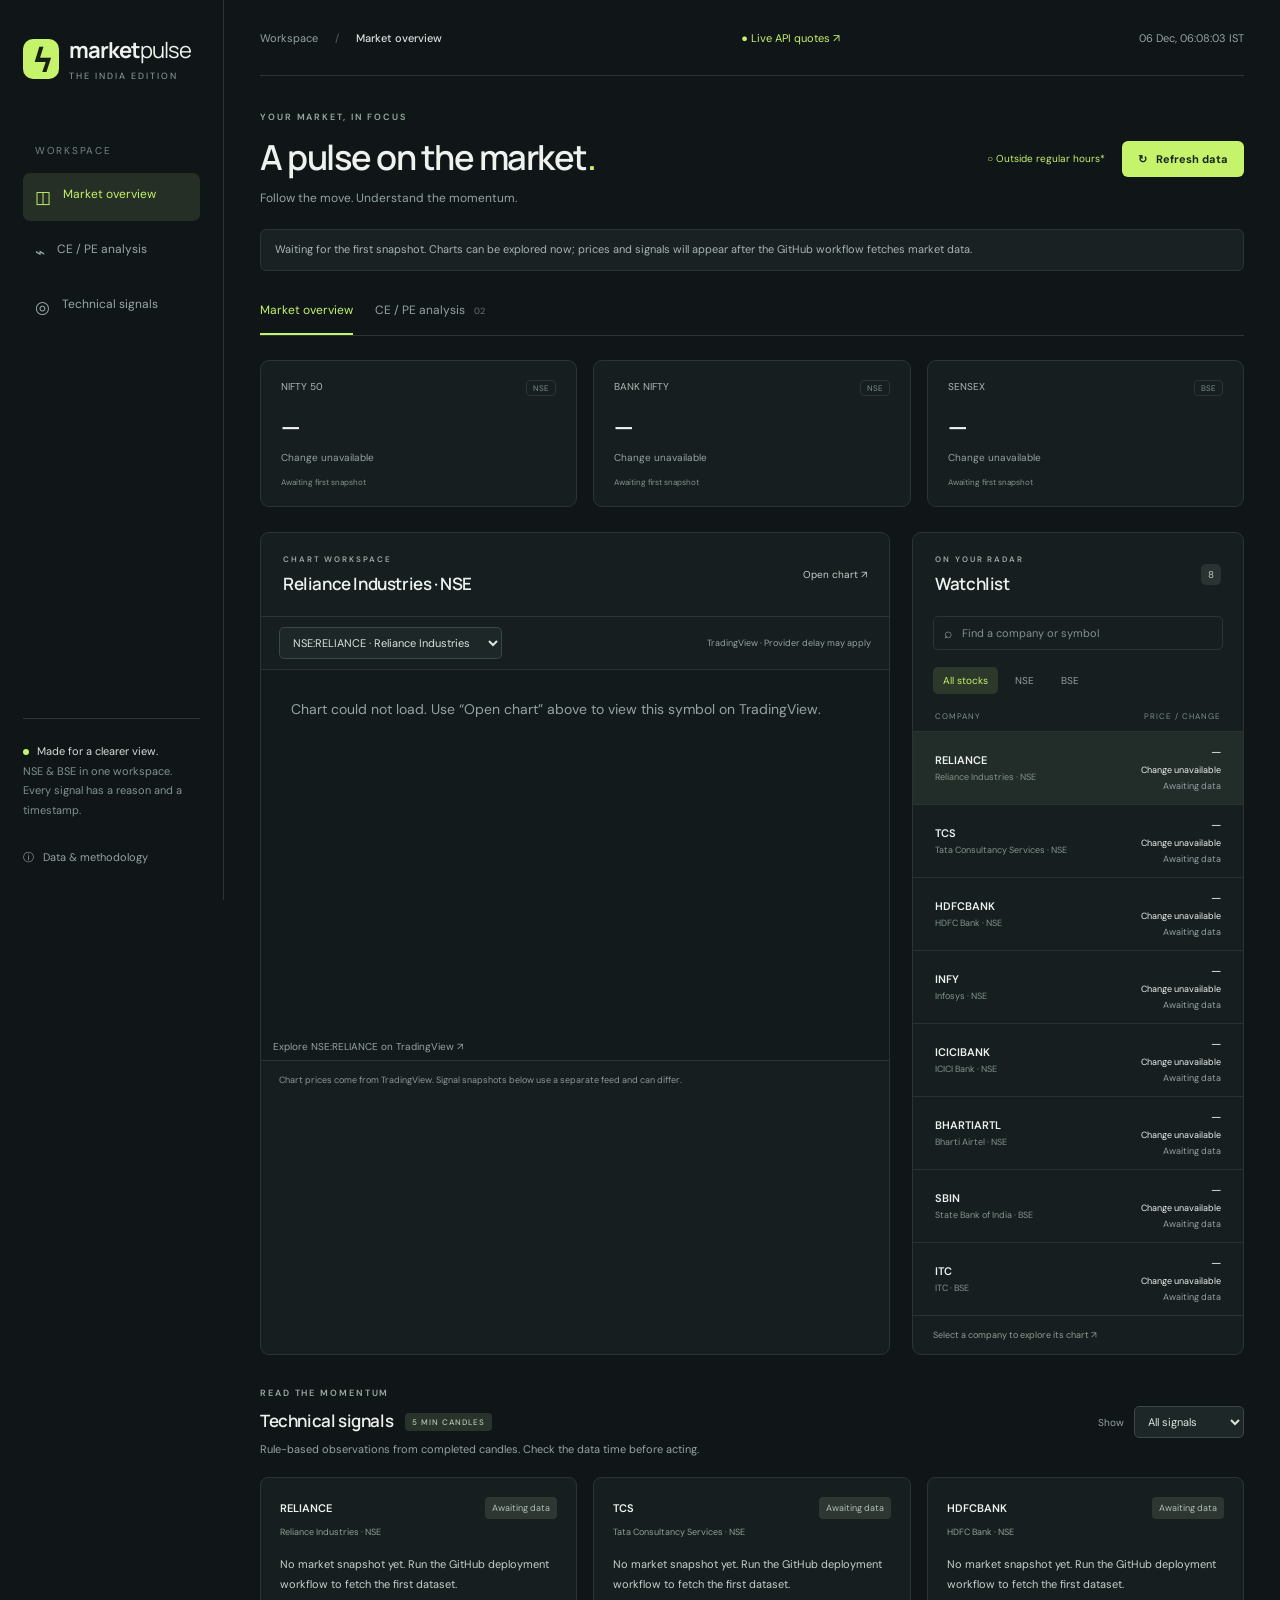
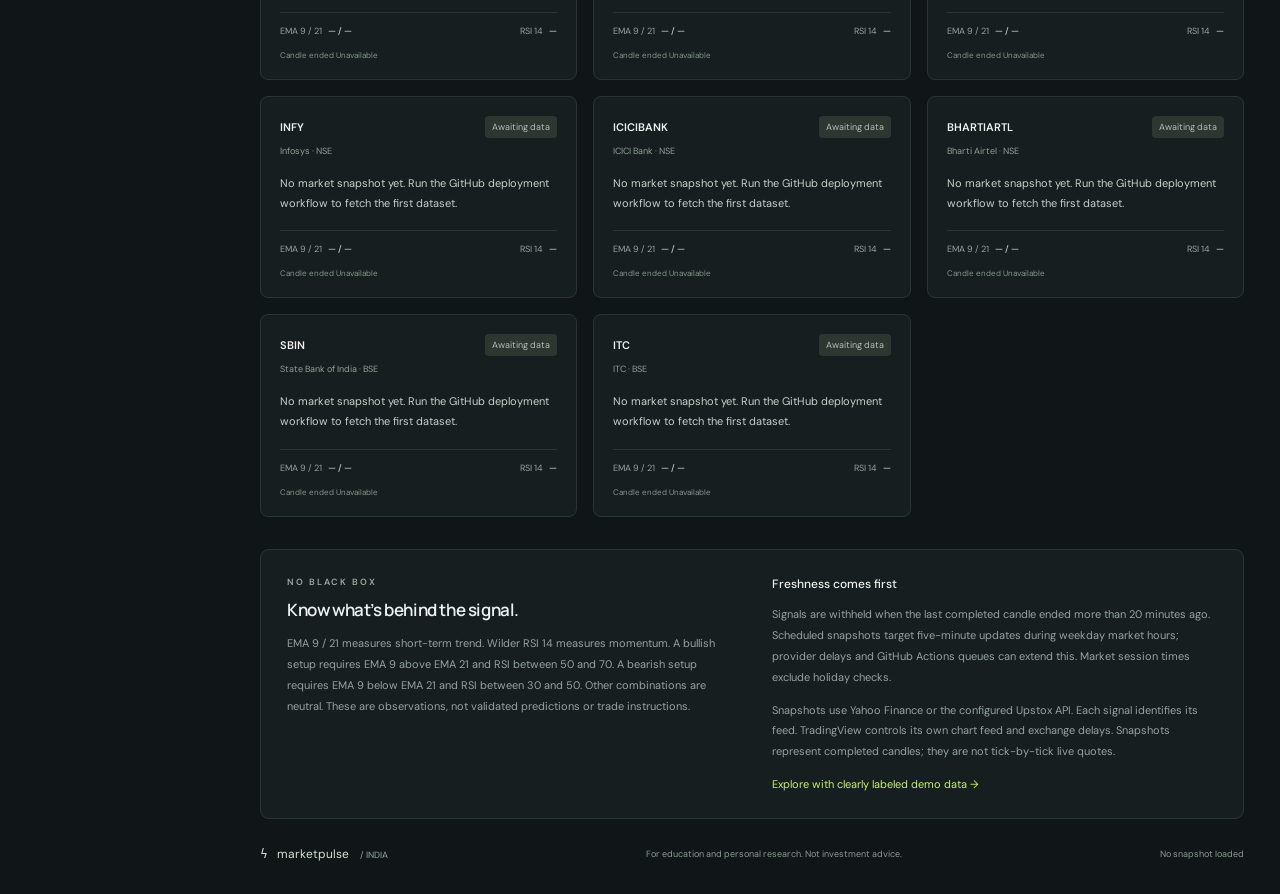
==== commit 53743ca5: "Add private session Upstox live quotes viewer for GitHub Pages" ====
--- a/index.html
+++ b/index.html
@@ -14,7 +14,7 @@
     <a class="method-link" href="#methodology">ⓘ &nbsp; Data & methodology</a>
   </aside>
   <main id="overview">
-    <header class="topbar"><span>Workspace <span class="slash">/</span> <strong id="view-label">Market overview</strong></span><span id="clock"></span></header>
+    <header class="topbar"><span>Workspace <span class="slash">/</span> <strong id="view-label">Market overview</strong></span><a class="live-link" href="live.html" target="_blank" rel="noopener noreferrer">● Live API quotes ↗</a><span id="clock"></span></header>
     <section class="page-heading"><div><div class="eyebrow">YOUR MARKET, IN FOCUS</div><h1>A pulse on the market<span>.</span></h1><p>Follow the move. Understand the momentum.</p></div><div class="heading-actions"><span class="market-session" id="session">India market</span><button id="refresh" class="button">↻ &nbsp; Refresh data</button></div></section>
     <div class="data-notice" id="data-notice" role="status">Loading market snapshots…</div>
     <div class="page-tabs" role="tablist" aria-label="Workspace views"><button id="tab-overview" role="tab" aria-controls="overview-panel" aria-selected="true">Market overview</button><button id="tab-options" role="tab" aria-controls="options-panel" aria-selected="false" tabindex="-1">CE / PE analysis <span>02</span></button></div>
--- a/styles.css
+++ b/styles.css
@@ -3,3 +3,4 @@
 [hidden]{display:none!important}.page-tabs{display:flex;gap:22px;border-bottom:1px solid var(--border);margin-bottom:24px}.page-tabs button{border:0;border-bottom:2px solid transparent;background:none;color:var(--muted);padding:11px 0 15px;font-size:12px}.page-tabs button[aria-selected=true]{border-bottom-color:var(--lime);color:var(--lime)}.page-tabs button span{font-size:9px;opacity:.65;margin-left:6px}.options-grid{display:grid;grid-template-columns:repeat(3,minmax(0,1fr));gap:18px;margin-bottom:24px}.options-summary{padding:0 0 18px;font-size:11px;line-height:1.8;color:var(--lime)}.option-card{padding:22px;min-width:0}.option-caption{font-size:8px;letter-spacing:1px;color:var(--muted);line-height:1.8}.option-levels{display:grid;grid-template-columns:1fr 1fr;gap:16px 12px;padding:16px 0;border-block:1px solid var(--border);margin:12px 0}.option-levels dt{font-size:9px;color:var(--muted);margin-bottom:6px}.option-levels dd{font:600 18px Manrope,sans-serif;margin:0}.entry-rule,.premium-block p,.exit-rule{font-size:11px;line-height:1.9;color:#b3c0b6}.entry-rule{margin:17px 0}.premium-block{border:1px solid #34433a;padding:15px;border-radius:6px;background:#1c2821}.premium-block h3{font-size:12px;color:var(--lime);margin-bottom:10px}.premium-block p+p{margin-top:10px}.exit-rule{margin-top:18px}.exit-rule ul{padding-left:17px}.exit-rule p{font-size:9px;color:var(--muted)}.options-method{padding:24px;margin-bottom:28px}.options-method p{font-size:11px;color:var(--muted);line-height:1.9;margin-top:13px}@media(max-width:1200px){.options-grid{grid-template-columns:1fr}}@media(max-width:560px){.sidebar .nav:nth-of-type(3){display:block}.sidebar .nav:nth-of-type(4){display:none}.option-card{padding:18px}.page-tabs{gap:20px}.page-tabs button{font-size:11px}.options-method{padding:19px}}
 .options-grid{align-items:start}
 .strategy-catalog{margin:16px 0 22px}.strategy-catalog details{border-bottom:1px solid var(--border);padding:11px 0}.strategy-catalog summary{cursor:pointer;font-size:11px;color:#d0decc}.strategy-catalog summary>span{float:right;font-size:9px;color:var(--muted)}.strategy-row{padding:12px 0;border-top:1px solid #27332c;margin-top:10px}.strategy-row>div{display:flex;justify-content:space-between;gap:8px;font-size:10px}.strategy-row p,.strategy-note{font-size:10px;color:var(--muted);line-height:1.8;margin-top:7px}.strategy-values{color:#b5cba4!important;overflow-wrap:anywhere}.confluence-score{background:#223020;padding:13px;border:1px solid #40543a;border-radius:5px}.confluence-score strong,.confluence-score span,.confluence-score small{display:block}.confluence-score strong{font-size:12px;color:var(--lime)}.confluence-score span{font-size:10px;margin-top:7px}.confluence-score small{font-size:9px;color:var(--muted);line-height:1.8;margin-top:7px}
+.live-link{color:var(--lime);font-size:11px;white-space:nowrap}@media(max-width:560px){.live-link{font-size:9px}.topbar{gap:8px}.topbar>span:first-child{display:none}}
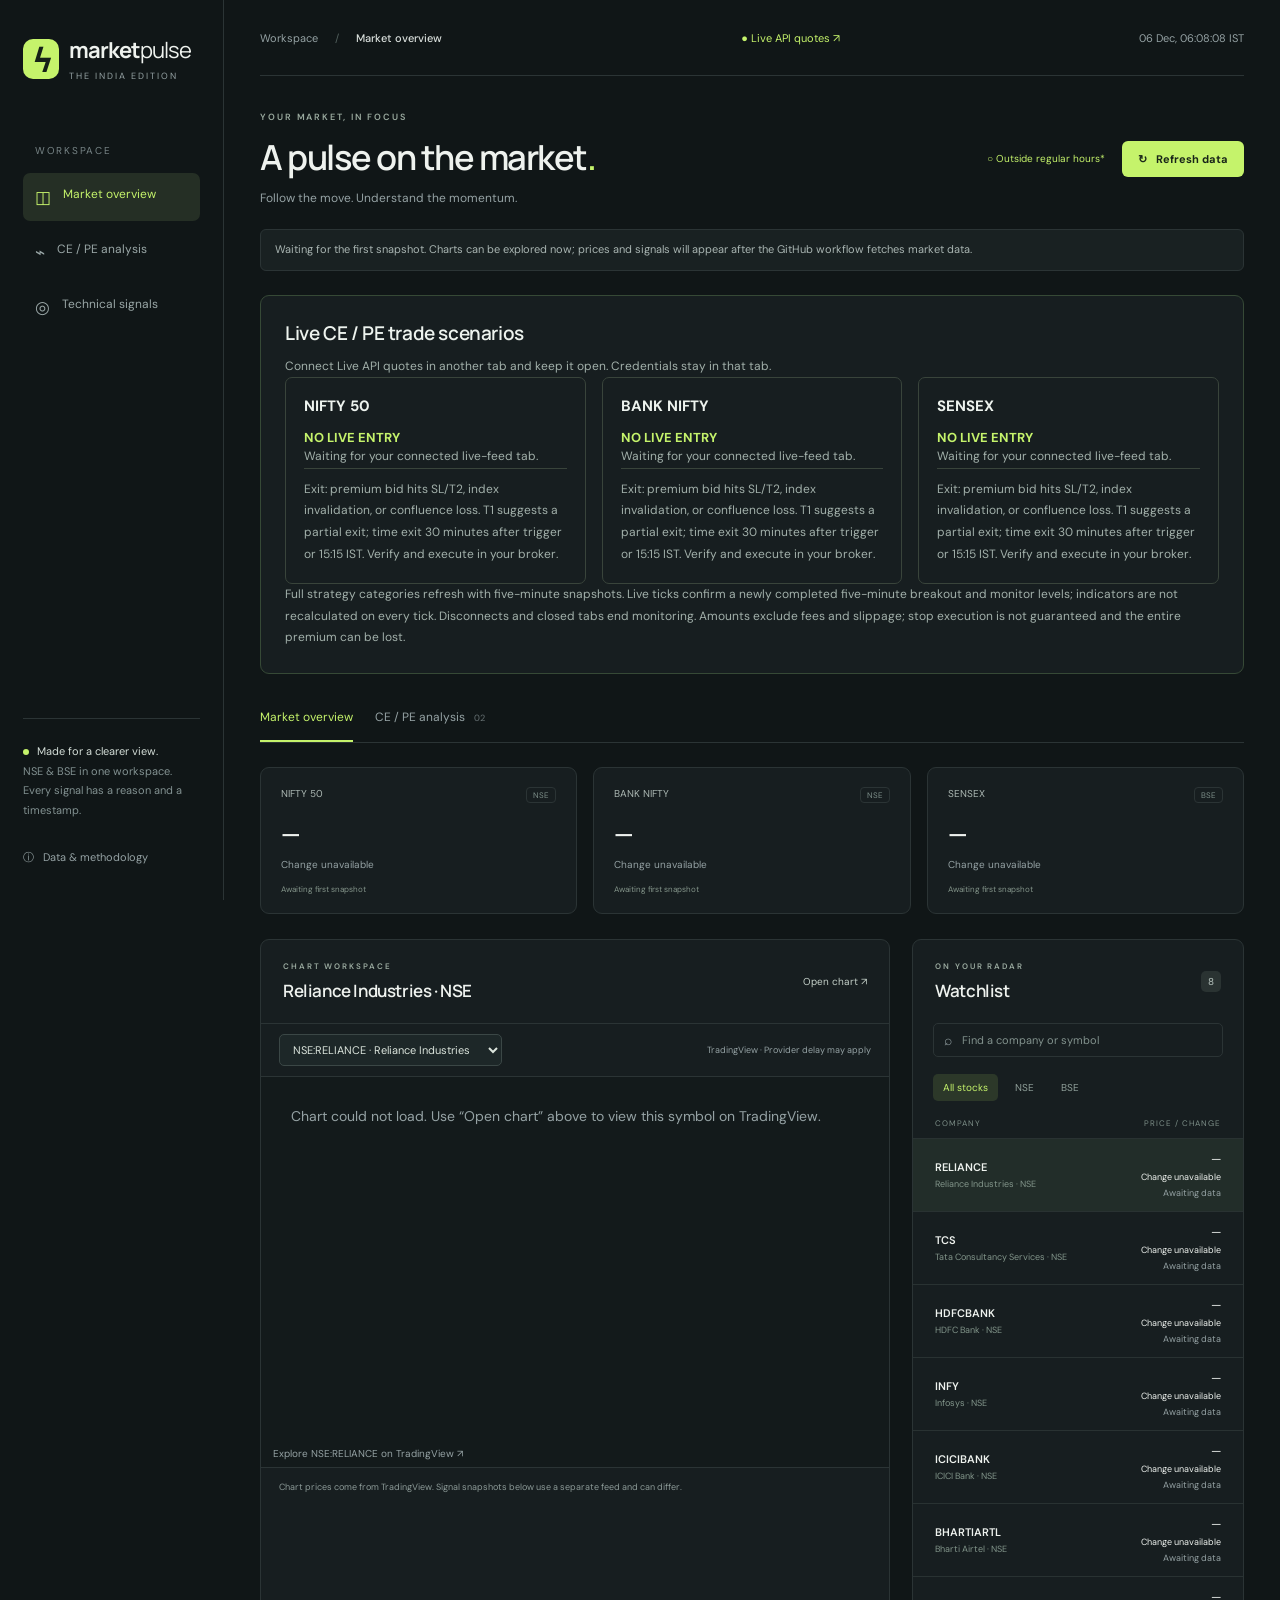
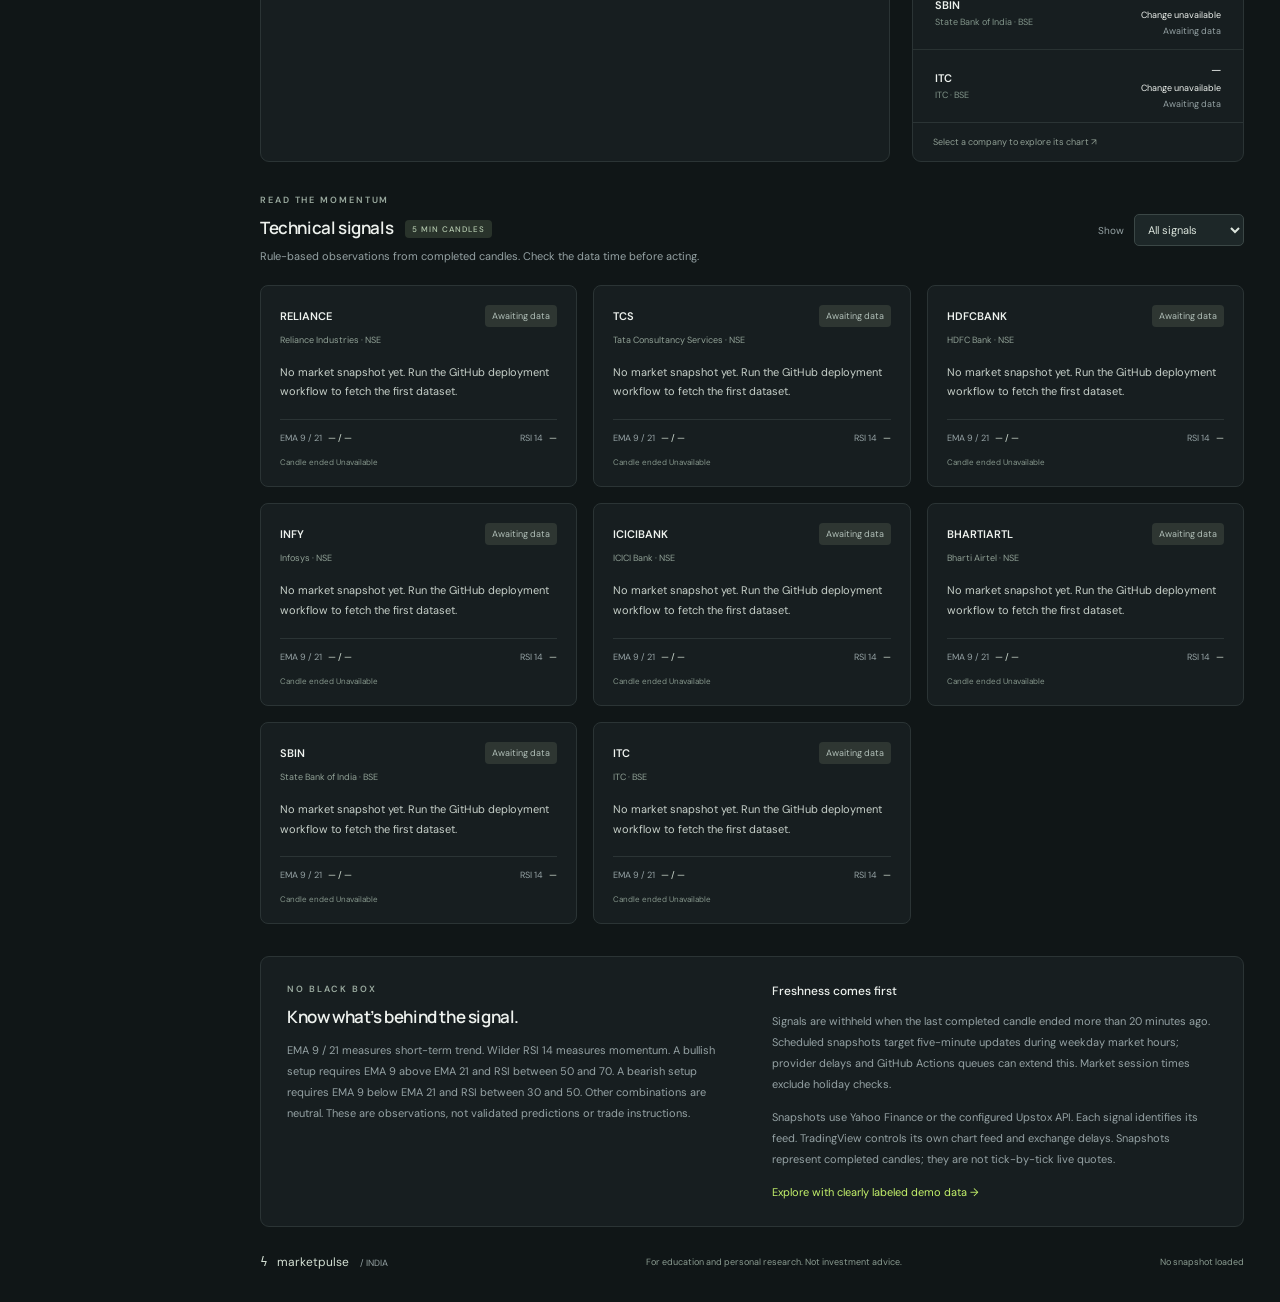
==== commit b40a7186: "Confirm CE and PE setups from live quotes and share risk monitoring across dashboard" ====
--- a/index.html
+++ b/index.html
@@ -5,7 +5,7 @@
   <meta name="description" content="An Indian market workspace with NSE and BSE charts, timestamped technical indicators, and an exchange watchlist.">
   <meta name="theme-color" content="#101617"><title>Market Pulse · India</title>
   <link rel="icon" href="favicon.svg" type="image/svg+xml"><link rel="stylesheet" href="styles.css">
-</head>
+<link rel="stylesheet" href="live-setups.css"></head>
 <body>
   <aside class="sidebar">
     <a class="brand" href="./"><span class="brand-icon">ϟ</span><span>market<span class="brand-light">pulse</span><small>THE INDIA EDITION</small></span></a>
@@ -17,6 +17,7 @@
     <header class="topbar"><span>Workspace <span class="slash">/</span> <strong id="view-label">Market overview</strong></span><a class="live-link" href="live.html" target="_blank" rel="noopener noreferrer">● Live API quotes ↗</a><span id="clock"></span></header>
     <section class="page-heading"><div><div class="eyebrow">YOUR MARKET, IN FOCUS</div><h1>A pulse on the market<span>.</span></h1><p>Follow the move. Understand the momentum.</p></div><div class="heading-actions"><span class="market-session" id="session">India market</span><button id="refresh" class="button">↻ &nbsp; Refresh data</button></div></section>
     <div class="data-notice" id="data-notice" role="status">Loading market snapshots…</div>
+    <section id="live-setups" class="live-setups" aria-label="Live CE and PE scenarios"></section>
     <div class="page-tabs" role="tablist" aria-label="Workspace views"><button id="tab-overview" role="tab" aria-controls="overview-panel" aria-selected="true">Market overview</button><button id="tab-options" role="tab" aria-controls="options-panel" aria-selected="false" tabindex="-1">CE / PE analysis <span>02</span></button></div>
     <div id="overview-panel" role="tabpanel" aria-labelledby="tab-overview">
     <div class="indices" id="indices"></div>
@@ -26,9 +27,9 @@
     </div>
     <section id="signals"><div class="section-heading"><div><div class="eyebrow">READ THE MOMENTUM</div><h2>Technical signals <span class="badge">5 MIN CANDLES</span></h2><p>Rule-based observations from completed candles. Check the data time before acting.</p></div><label class="filter-label">Show <select id="signal-filter"><option value="all">All signals</option><option value="Bullish">Bullish setup</option><option value="Bearish">Bearish setup</option><option value="Neutral">Neutral</option></select></label></div><div class="signal-grid" id="signal-grid"></div></section>
     </div>
-    <section id="options-panel" role="tabpanel" aria-labelledby="tab-options" hidden><div id="options"><div class="section-heading"><div><div class="eyebrow">DIRECTION · CONFIRMATION · INVALIDATION</div><h2>CE / PE market analysis</h2><p>Strategy-based CE / PE recommendations with visible agreement, conflicts, and risk levels.</p></div><span class="badge">STRATEGY CONFLUENCE</span></div><div class="data-notice">CE = call; PE = put. Index levels and option premiums use different units. Premium scenarios require option-chain quotes. These rules are unvalidated; options can lose the entire premium.</div><div id="options-summary" class="options-summary"></div><div id="options-grid" class="options-grid"></div><div class="panel options-method"><h2>How recommendations are built</h2><p>The catalog evaluates market structure, price action, candlestick patterns, trend, momentum, volume, intraday, volatility, liquidity concepts, and options context. Expand each category to inspect its exact rule, values, and result. Confirmed pivots use two bars on each side; liquidity labels are price-pattern heuristics, not evidence of institutional orders.</p><p>Each directional category receives equal weight. A recommendation needs at least five available categories, at least four in one direction, at least 60% category agreement, and a lead of three categories over the opposite direction. Missing inputs are excluded and conflicting signals can produce NO TRADE. Agreement is not a probability of profit. Options Greeks and positioning are descriptive risk context, not directional votes.</p><p>Buy consideration requires a new completed five-minute close beyond the displayed 20-bar high/low trigger while confluence persists. The underlying stop uses the tighter of the last five closes and 1.5 ATR14. Targets are 1R and 2R. Premium stops use actual option-candle ATR14 and the five-bar swing low; no premium history means no premium targets. Recalculate using your broker's actual fill.</p><p>Exit on the stop, underlying invalidation, or confluence loss. Consider partial T1 and remainder T2. Time exit: 30 minutes from entry or 15:15 IST. New entries are withheld outside 09:30–14:45 IST, when underlying candles are over ten minutes old, or when option quotes fail freshness, spread, or depth checks.</p><p>This GitHub-hosted version publishes scheduled five-minute snapshots, not a continuous tick stream. Exits require live broker monitoring. No fills are tracked or orders placed. These strategy rules have not been backtested; options can lose the full premium.</p></div></div></section>
+    <section id="options-panel" role="tabpanel" aria-labelledby="tab-options" hidden><div id="options"><div class="section-heading"><div><div class="eyebrow">DIRECTION · CONFIRMATION · INVALIDATION</div><h2>CE / PE market analysis</h2><p>Strategy-based CE / PE recommendations with visible agreement, conflicts, and risk levels.</p></div><span class="badge">STRATEGY CONFLUENCE</span></div><div class="data-notice">CE = call; PE = put. Index levels and option premiums use different units. Premium scenarios require option-chain quotes. These rules are unvalidated; options can lose the entire premium.</div><div id="options-summary" class="options-summary"></div><div id="options-grid" class="options-grid"></div><div class="panel options-method"><h2>How recommendations are built</h2><p>The catalog evaluates market structure, price action, candlestick patterns, trend, momentum, volume, intraday, volatility, liquidity concepts, and options context. Expand each category to inspect its exact rule, values, and result. Confirmed pivots use two bars on each side; liquidity labels are price-pattern heuristics, not evidence of institutional orders.</p><p>Each directional category receives equal weight. A recommendation needs at least five available categories, at least four in one direction, at least 60% category agreement, and a lead of three categories over the opposite direction. Missing inputs are excluded and conflicting signals can produce NO TRADE. Agreement is not a probability of profit. Options Greeks and positioning are descriptive risk context, not directional votes.</p><p>Buy consideration requires a new completed five-minute close beyond the displayed 20-bar high/low trigger while confluence persists. The underlying stop uses the tighter of the last five closes and 1.5 ATR14. Targets are 1R and 2R. Premium stops use actual option-candle ATR14 and the five-bar swing low; no premium history means no premium targets. Recalculate using your broker's actual fill.</p><p>Exit on the stop, underlying invalidation, or confluence loss. Consider partial T1 and remainder T2. Time exit: 30 minutes from entry or 15:15 IST. New entries are withheld outside 09:30–14:45 IST, when underlying candles are over ten minutes old, or when option quotes fail freshness, spread, or depth checks.</p><p>Strategy categories use scheduled five-minute snapshots. Connect Live API quotes to confirm completed live candle breakouts and monitor option bid-based stops and targets in the shared panel above. Keep that tab open; continue managing orders and risk in your broker. No fills are tracked or orders placed. These strategy rules have not been backtested; options can lose the full premium.</p></div></div></section>
     <section class="methodology panel" id="methodology"><div><div class="eyebrow">NO BLACK BOX</div><h2>Know what’s behind the signal.</h2><p>EMA 9 / 21 measures short-term trend. Wilder RSI 14 measures momentum. A bullish setup requires EMA 9 above EMA 21 and RSI between 50 and 70. A bearish setup requires EMA 9 below EMA 21 and RSI between 30 and 50. Other combinations are neutral. These are observations, not validated predictions or trade instructions.</p></div><div><h3>Freshness comes first</h3><p>Signals are withheld when the last completed candle ended more than 20 minutes ago. Scheduled snapshots target five-minute updates during weekday market hours; provider delays and GitHub Actions queues can extend this. Market session times exclude holiday checks.</p><p>Snapshots use Yahoo Finance or the configured Upstox API. Each signal identifies its feed. TradingView controls its own chart feed and exchange delays. Snapshots represent completed candles; they are not tick-by-tick live quotes.</p><button class="text-button" id="demo-toggle">Explore with clearly labeled demo data →</button></div></section>
     <footer><span>ϟ &nbsp; marketpulse <span class="muted">/ INDIA</span></span><span>For education and personal research. Not investment advice.</span><span id="updated">No snapshot loaded</span></footer>
-  </main><script type="module" src="app.js"></script>
+  </main><script type="module" src="app.js"></script><script type="module" src="live-dashboard.mjs"></script>
 </body>
 </html>
--- a/live-setups.css
+++ b/live-setups.css
@@ -0,0 +1 @@
+.live-setups{margin:24px 0;padding:24px;background:#171e20;border:1px solid #364936;border-radius:9px;color:#edf3ee}.live-setups h2{font-size:19px;margin:0 0 10px}.live-setups p,.live-setups small{font-size:12px;color:#a2b0aa;line-height:1.8}.live-setup-grid{display:grid;grid-template-columns:repeat(3,minmax(0,1fr));gap:16px}.live-setup-card{padding:18px;border:1px solid #39443b;border-radius:7px;min-width:0;overflow-wrap:anywhere}.live-setup-card h3{font-size:15px;margin:0 0 12px}.live-setup-state{color:#c5f36b;font-size:13px}.live-setup-levels{display:grid;grid-template-columns:1fr 1fr;gap:12px;margin:18px 0}.live-setup-levels dt{font-size:10px;color:#a2b0aa}.live-setup-levels dd{font-size:17px;margin:5px 0}.live-setup-card small{display:block;border-top:1px solid #39443b;padding-top:10px}@media(max-width:1100px){.live-setup-grid{grid-template-columns:1fr}}@media(max-width:600px){.live-setups{padding:16px}.live-setup-card{padding:14px}}
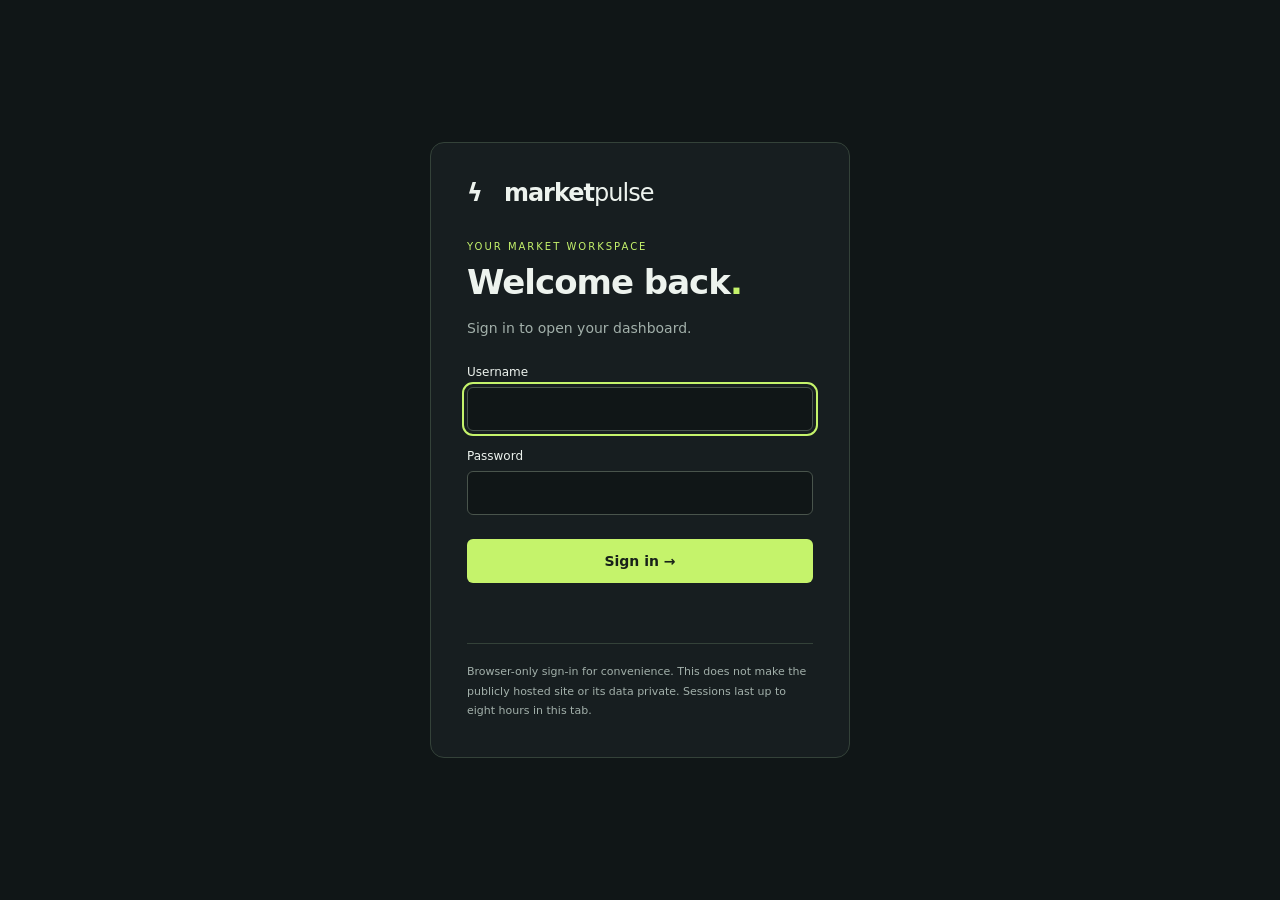
==== commit 1626c17b: "Add requested browser-only login screen and logout flow" ====
--- a/index.html
+++ b/index.html
@@ -5,7 +5,7 @@
   <meta name="description" content="An Indian market workspace with NSE and BSE charts, timestamped technical indicators, and an exchange watchlist.">
   <meta name="theme-color" content="#101617"><title>Market Pulse · India</title>
   <link rel="icon" href="favicon.svg" type="image/svg+xml"><link rel="stylesheet" href="styles.css">
-<link rel="stylesheet" href="live-setups.css"></head>
+<link rel="stylesheet" href="live-setups.css"><link rel="stylesheet" href="login.css"><script src="login.js"></script></head>
 <body>
   <aside class="sidebar">
     <a class="brand" href="./"><span class="brand-icon">ϟ</span><span>market<span class="brand-light">pulse</span><small>THE INDIA EDITION</small></span></a>
@@ -14,7 +14,7 @@
     <a class="method-link" href="#methodology">ⓘ &nbsp; Data & methodology</a>
   </aside>
   <main id="overview">
-    <header class="topbar"><span>Workspace <span class="slash">/</span> <strong id="view-label">Market overview</strong></span><a class="live-link" href="live.html" target="_blank" rel="noopener noreferrer">● Live API quotes ↗</a><span id="clock"></span></header>
+    <header class="topbar"><span>Workspace <span class="slash">/</span> <strong id="view-label">Market overview</strong></span><a class="live-link" href="live.html" target="_blank" rel="noopener noreferrer">● Live API quotes ↗</a><button id="ui-logout" class="ui-logout" type="button">Logout</button><span id="clock"></span></header>
     <section class="page-heading"><div><div class="eyebrow">YOUR MARKET, IN FOCUS</div><h1>A pulse on the market<span>.</span></h1><p>Follow the move. Understand the momentum.</p></div><div class="heading-actions"><span class="market-session" id="session">India market</span><button id="refresh" class="button">↻ &nbsp; Refresh data</button></div></section>
     <div class="data-notice" id="data-notice" role="status">Loading market snapshots…</div>
     <section id="live-setups" class="live-setups" aria-label="Live CE and PE scenarios"></section>
--- a/login.css
+++ b/login.css
@@ -0,0 +1 @@
+.login-page{margin:0;min-height:100vh;display:grid;place-items:center;padding:24px;box-sizing:border-box;background:#101617;color:#edf3ee;font:14px system-ui,sans-serif}.login-page *{box-sizing:border-box}.login-card{width:100%;max-width:420px;padding:36px;background:#171e20;border:1px solid #344239;border-radius:14px}.login-brand{font-size:24px;font-weight:750;letter-spacing:-1px}.login-brand span{font-weight:400}.login-eyebrow{margin:34px 0 10px;color:#c5f36b;font-size:10px;letter-spacing:2px}.login-card h1{font-size:34px;letter-spacing:-1px;margin:0 0 8px}.login-card h1 span{color:#c5f36b}.login-intro,.login-note{color:#a2b0aa;line-height:1.8}.login-intro{margin-bottom:24px}.login-card label{display:block;font-size:12px;margin:18px 0 8px}.login-card input{width:100%;padding:13px;border:1px solid #49544c;border-radius:6px;background:#101617;color:#edf3ee;font:inherit}.login-card button{width:100%;margin-top:24px;padding:14px;border:0;border-radius:6px;background:#c5f36b;color:#182219;font:650 14px system-ui,sans-serif;cursor:pointer}.login-card button:disabled{opacity:.55;cursor:wait}#login-status{min-height:36px;font-size:12px;color:#dbcca0;line-height:1.7}.login-note{border-top:1px solid #344239;padding-top:18px;font-size:11px;margin:4px 0 0}.ui-logout{border:1px solid #49544c!important;background:transparent!important;color:#c5f36b!important;padding:7px 12px!important;border-radius:5px;font:12px system-ui,sans-serif;cursor:pointer}.login-page :focus-visible{outline:2px solid #c5f36b;outline-offset:3px}@media(max-width:480px){.login-card{padding:26px}.login-page{padding:16px}}
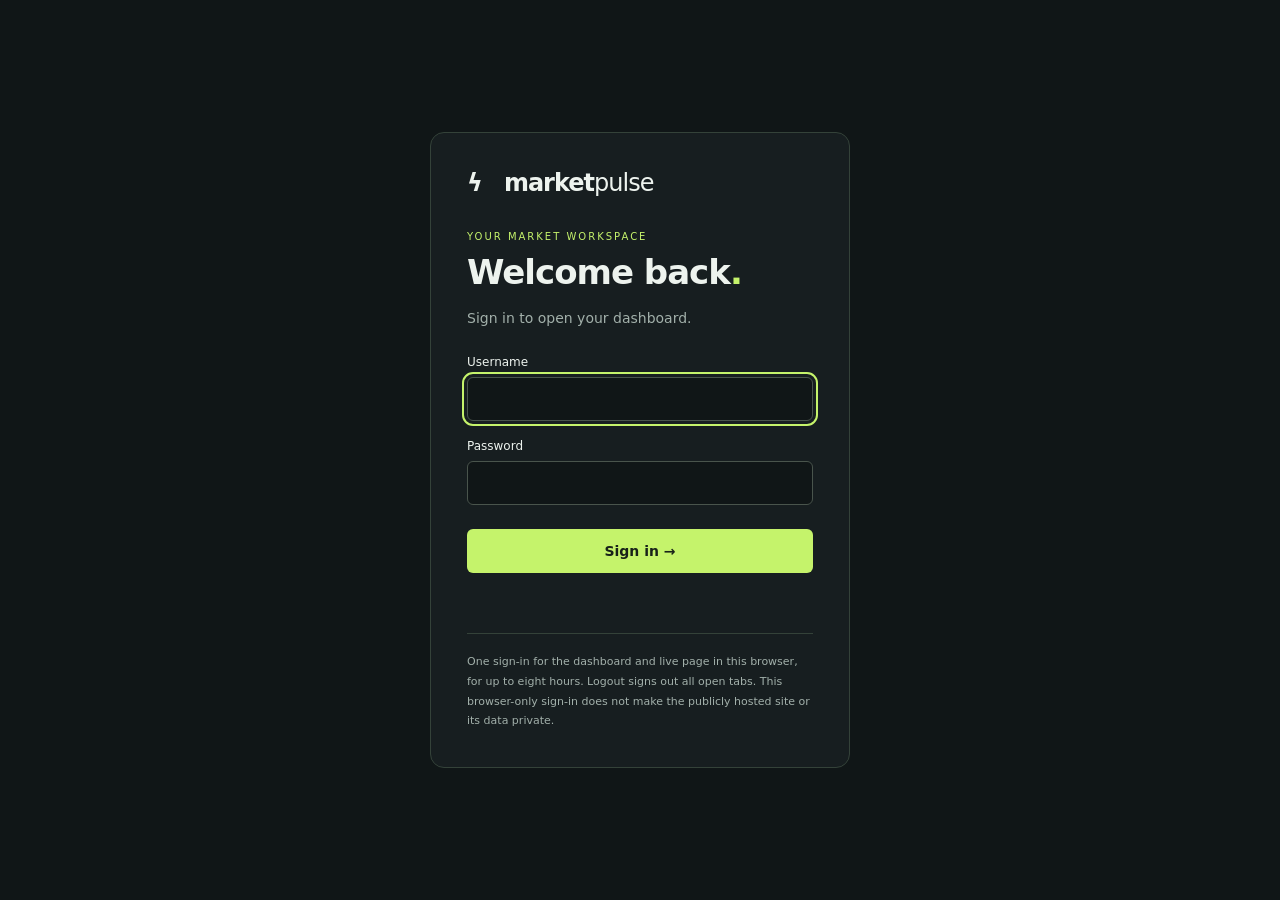
==== commit 54ecdef4: "Share one browser login across home and live feed tabs" ====
--- a/index.html
+++ b/index.html
@@ -17,6 +17,12 @@
     <header class="topbar"><span>Workspace <span class="slash">/</span> <strong id="view-label">Market overview</strong></span><a class="live-link" href="live.html" target="_blank" rel="noopener noreferrer">● Live API quotes ↗</a><button id="ui-logout" class="ui-logout" type="button">Logout</button><span id="clock"></span></header>
     <section class="page-heading"><div><div class="eyebrow">YOUR MARKET, IN FOCUS</div><h1>A pulse on the market<span>.</span></h1><p>Follow the move. Understand the momentum.</p></div><div class="heading-actions"><span class="market-session" id="session">India market</span><button id="refresh" class="button">↻ &nbsp; Refresh data</button></div></section>
     <div class="data-notice" id="data-notice" role="status">Loading market snapshots…</div>
+    <section id="home-live-market" class="panel home-live" aria-label="Live market prices">
+      <div class="home-live-heading"><div><div class="eyebrow">UPSTOX · LIVE QUOTES</div><h2>Live market prices</h2></div><a class="button" href="live.html" target="_blank" rel="noopener noreferrer">Connect live feed ↗</a></div>
+      <p id="home-live-status" class="home-live-status" role="status" aria-live="polite">Connect the live feed to display current market prices here.</p>
+      <div class="home-live-scroll"><table><thead><tr><th>Instrument</th><th>Live price</th><th>Change vs close</th><th>Trade time · IST</th><th>Status</th></tr></thead><tbody id="home-live-rows"></tbody></table></div>
+      <p class="home-live-note">Your site sign-in also covers the live page. Connect Upstox there and keep that tab open in the same browser. Prices appear here automatically; five-minute analysis and TradingView charts retain their separate feeds.</p>
+    </section>
     <section id="live-setups" class="live-setups" aria-label="Live CE and PE scenarios"></section>
     <div class="page-tabs" role="tablist" aria-label="Workspace views"><button id="tab-overview" role="tab" aria-controls="overview-panel" aria-selected="true">Market overview</button><button id="tab-options" role="tab" aria-controls="options-panel" aria-selected="false" tabindex="-1">CE / PE analysis <span>02</span></button></div>
     <div id="overview-panel" role="tabpanel" aria-labelledby="tab-overview">
--- a/styles.css
+++ b/styles.css
@@ -4,3 +4,4 @@
 .options-grid{align-items:start}
 .strategy-catalog{margin:16px 0 22px}.strategy-catalog details{border-bottom:1px solid var(--border);padding:11px 0}.strategy-catalog summary{cursor:pointer;font-size:11px;color:#d0decc}.strategy-catalog summary>span{float:right;font-size:9px;color:var(--muted)}.strategy-row{padding:12px 0;border-top:1px solid #27332c;margin-top:10px}.strategy-row>div{display:flex;justify-content:space-between;gap:8px;font-size:10px}.strategy-row p,.strategy-note{font-size:10px;color:var(--muted);line-height:1.8;margin-top:7px}.strategy-values{color:#b5cba4!important;overflow-wrap:anywhere}.confluence-score{background:#223020;padding:13px;border:1px solid #40543a;border-radius:5px}.confluence-score strong,.confluence-score span,.confluence-score small{display:block}.confluence-score strong{font-size:12px;color:var(--lime)}.confluence-score span{font-size:10px;margin-top:7px}.confluence-score small{font-size:9px;color:var(--muted);line-height:1.8;margin-top:7px}
 .live-link{color:var(--lime);font-size:11px;white-space:nowrap}@media(max-width:560px){.live-link{font-size:9px}.topbar{gap:8px}.topbar>span:first-child{display:none}}
+.home-live{margin:0 0 24px;min-width:0;padding:22px}.home-live-heading{display:flex;align-items:center;justify-content:space-between;gap:16px}.home-live-heading .button{display:inline-block;font-size:11px}.home-live-status{color:var(--lime);font-size:11px;line-height:1.8;margin:14px 0}.home-live-scroll{max-width:100%;max-height:360px;overflow:auto;border:1px solid var(--border);border-radius:6px}.home-live table{width:100%;min-width:620px;border-collapse:collapse;text-align:left;font-size:11px;white-space:nowrap}.home-live th{color:var(--muted);font-size:9px;background:var(--panel);position:sticky;top:0}.home-live td,.home-live th{padding:12px 14px;border-bottom:1px solid var(--border)}.home-live-note{color:var(--muted);font-size:10px;line-height:1.8;margin-top:12px}@media(max-width:560px){.home-live{padding:16px}.home-live-heading{align-items:flex-start;flex-direction:column}.home-live h2{font-size:18px}}
